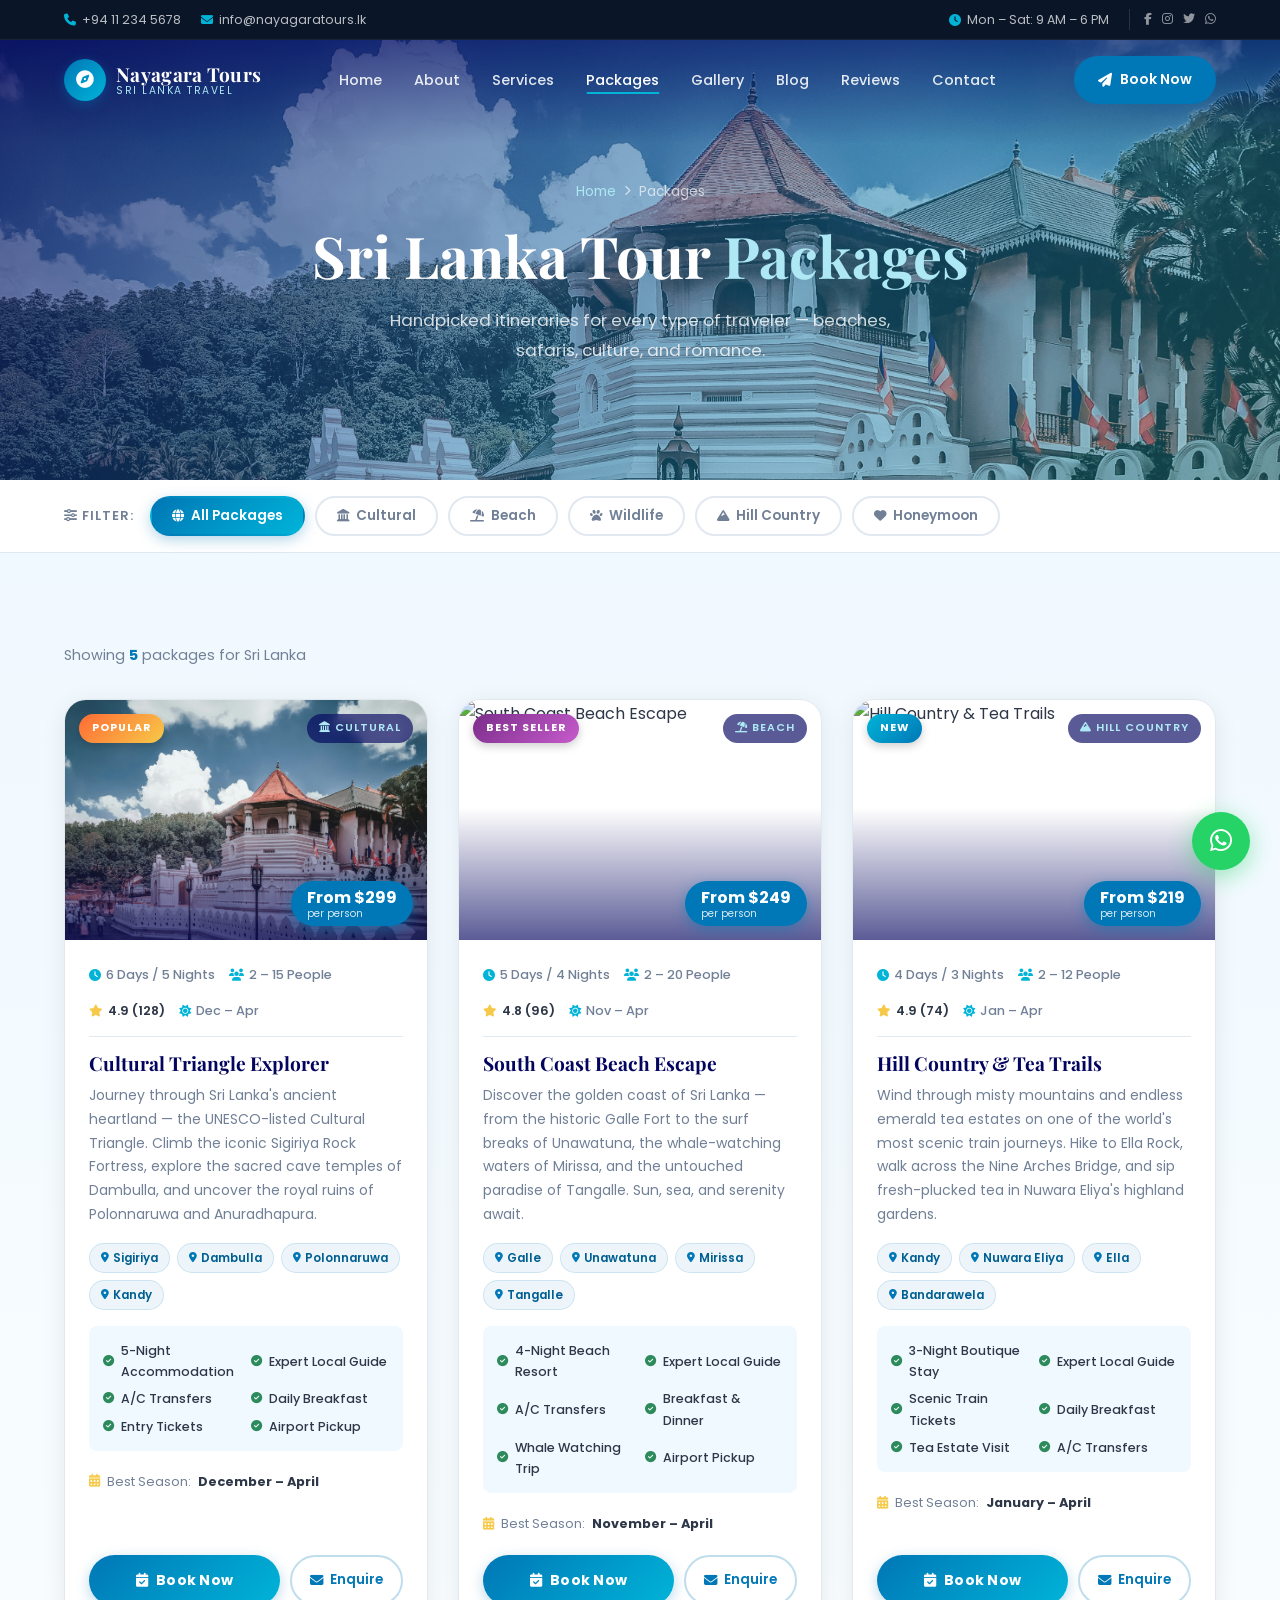
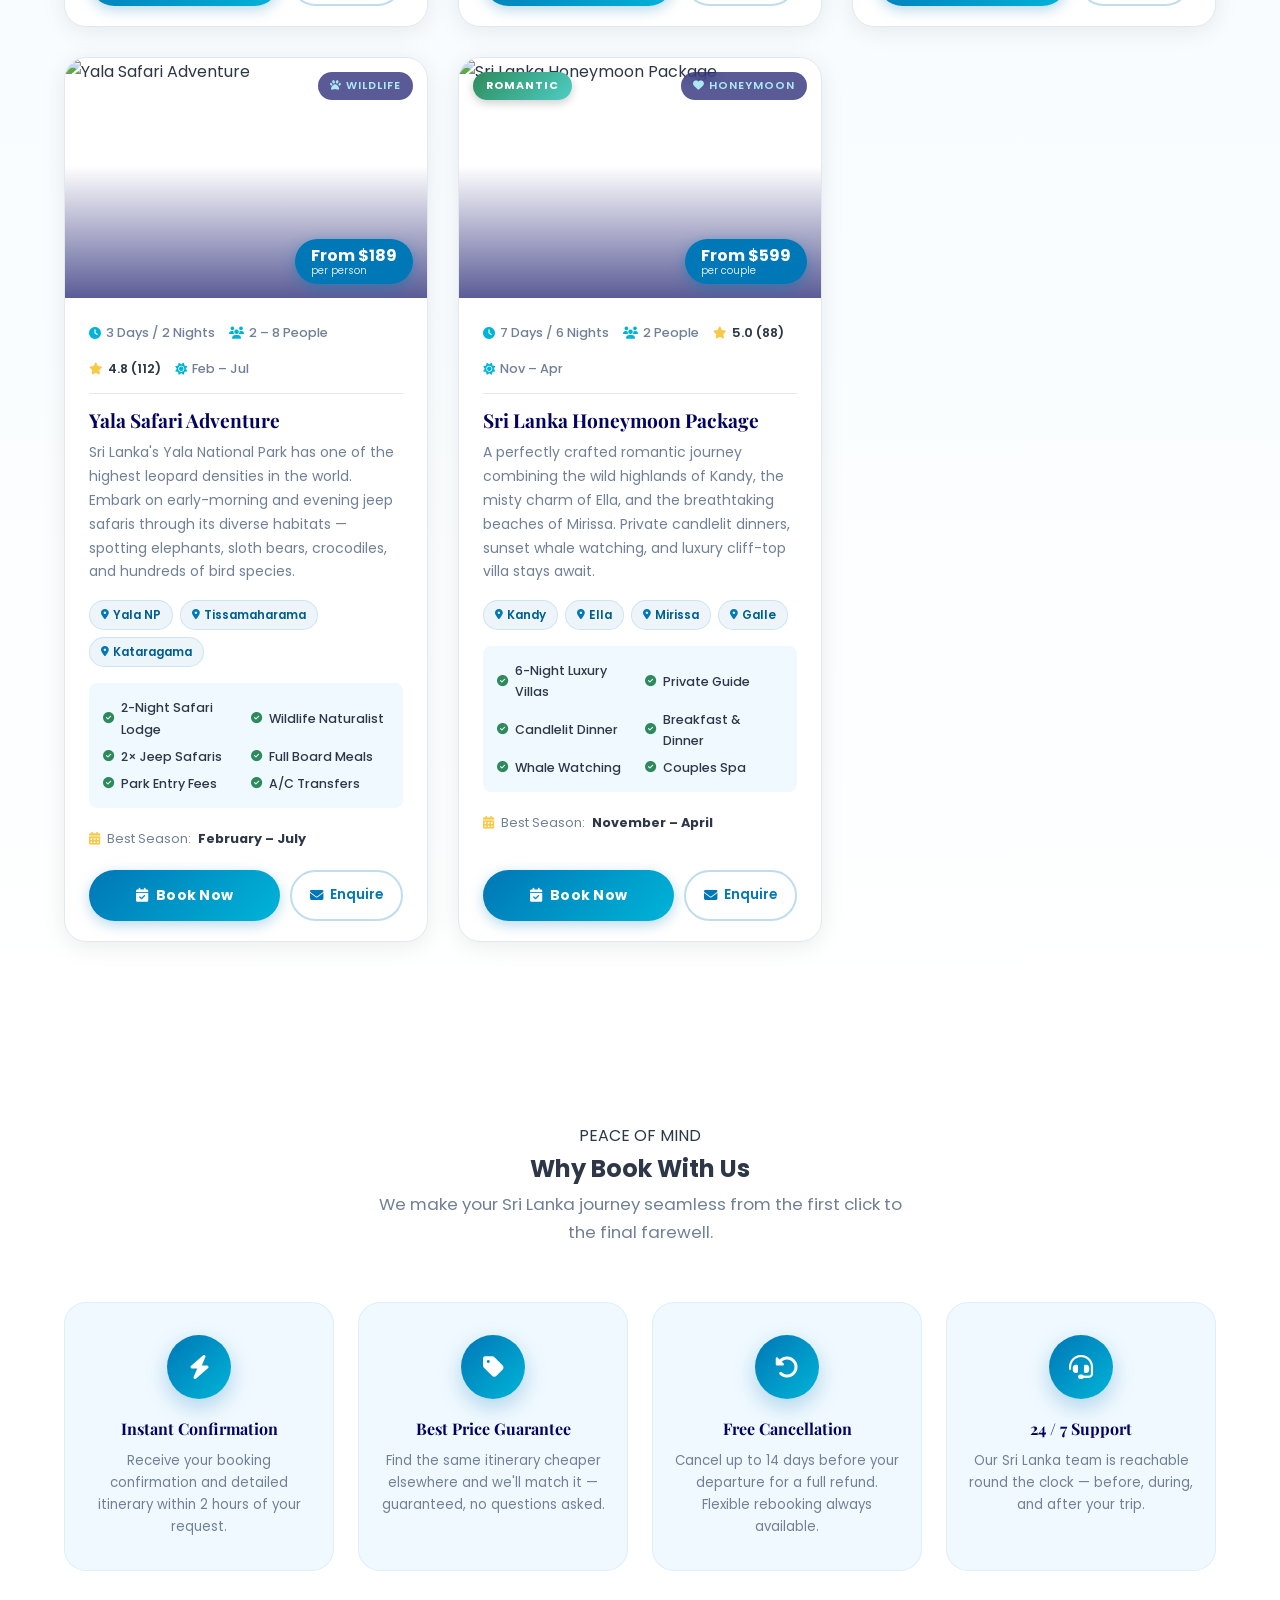
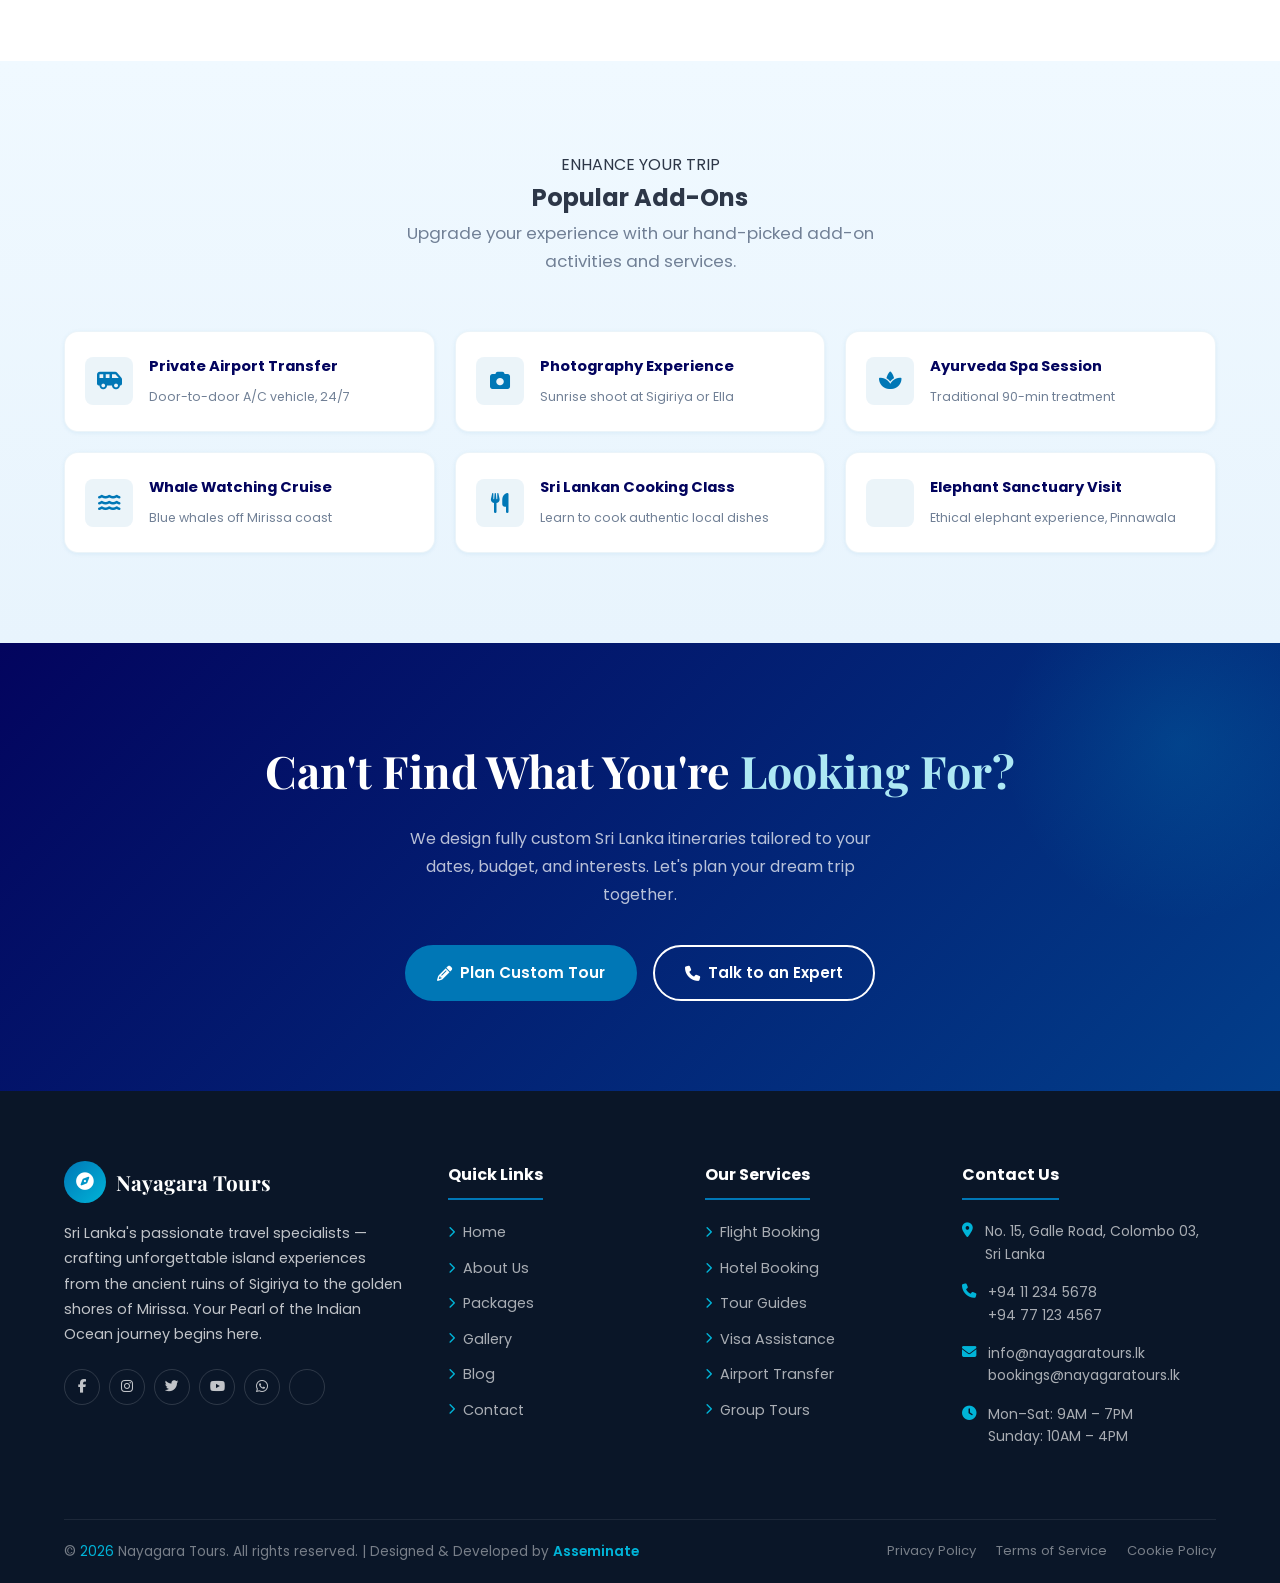
==== pages/packages.html @ b002fa4e "Developed Services and Packages pages" ====
<!DOCTYPE html>
<html lang="en">
<head>
    <meta charset="UTF-8">
    <meta name="viewport" content="width=device-width, initial-scale=1.0">
    <meta name="description" content="Nayagara Tours Sri Lanka Packages — Cultural, Beach, Wildlife, Hill Country & Honeymoon packages. Book your perfect Sri Lanka tour today.">
    <title>Tour Packages | Nayagara Tours Sri Lanka</title>

    <!-- Favicon -->
    <link rel="icon" type="image/x-icon" href="../assets/images/favicon.ico">

    <!-- Google Fonts -->
    <link rel="preconnect" href="https://fonts.googleapis.com">
    <link rel="preconnect" href="https://fonts.gstatic.com" crossorigin>
    <link href="https://fonts.googleapis.com/css2?family=Playfair+Display:wght@400;600;700;800&family=Poppins:wght@300;400;500;600;700&display=swap" rel="stylesheet">

    <!-- Font Awesome -->
    <link rel="stylesheet" href="https://cdnjs.cloudflare.com/ajax/libs/font-awesome/6.5.0/css/all.min.css">

    <!-- AOS CSS -->
    <link rel="stylesheet" href="https://unpkg.com/aos@2.3.1/dist/aos.css">

    <!-- Site CSS -->
    <link rel="stylesheet" href="../assets/css/variables.css">
    <link rel="stylesheet" href="../assets/css/base.css">
    <link rel="stylesheet" href="../assets/css/navbar.css">
    <link rel="stylesheet" href="../assets/css/packages.css">
    <link rel="stylesheet" href="../assets/css/services-page.css">
    <link rel="stylesheet" href="../assets/css/packages-page.css">
    <link rel="stylesheet" href="../assets/css/footer.css">
    <link rel="stylesheet" href="../assets/css/responsive.css">
</head>
<body>

    <!-- NAVBAR -->
    <div id="navbar-placeholder"></div>

    <!-- PAGE HERO -->
    <section class="page-hero" style="background-image: url('../assets/images/packages/cultural-triangle.jpg'); background-position: center 40%;">
        <div class="container">
            <div class="breadcrumb">
                <a href="../index.html">Home</a>
                <i class="fa fa-chevron-right"></i>
                <span>Packages</span>
            </div>
            <h1>Sri Lanka Tour <span>Packages</span></h1>
            <p>Handpicked itineraries for every type of traveler — beaches, safaris, culture, and romance.</p>
        </div>
    </section>

    <!-- FILTER BAR -->
    <div class="filter-bar" id="filterBar">
        <div class="container">
            <div class="filter-inner">
                <span class="filter-label"><i class="fa-solid fa-sliders"></i> Filter:</span>
                <button class="filter-btn active" data-filter="all">
                    <i class="fa-solid fa-globe"></i> All Packages
                </button>
                <button class="filter-btn" data-filter="cultural">
                    <i class="fa-solid fa-landmark"></i> Cultural
                </button>
                <button class="filter-btn" data-filter="beach">
                    <i class="fa-solid fa-umbrella-beach"></i> Beach
                </button>
                <button class="filter-btn" data-filter="wildlife">
                    <i class="fa-solid fa-paw"></i> Wildlife
                </button>
                <button class="filter-btn" data-filter="hillcountry">
                    <i class="fa-solid fa-mountain"></i> Hill Country
                </button>
                <button class="filter-btn" data-filter="honeymoon">
                    <i class="fa-solid fa-heart"></i> Honeymoon
                </button>
            </div>
        </div>
    </div>

    <!-- PACKAGES GRID -->
    <section class="packages-page-section section-pad">
        <div class="container">

            <p class="packages-count" data-aos="fade-up">
                Showing <strong id="pkgCount">5</strong> packages for Sri Lanka
            </p>

            <div class="packages-page-grid" id="packagesGrid">

                <!-- ── Package 1: Cultural Triangle ── -->
                <div class="pkg-card-wrap" data-category="cultural" data-aos="fade-up" data-aos-delay="50">
                    <div class="pkg-full-card">
                        <div class="pkg-image">
                            <img src="../assets/images/packages/cultural-triangle.jpg" alt="Cultural Triangle Explorer">
                            <span class="pkg-badge badge-popular">Popular</span>
                            <span class="pkg-category-tag"><i class="fa-solid fa-landmark"></i> Cultural</span>
                            <div class="pkg-price-tag">
                                From $299
                                <small>per person</small>
                            </div>
                        </div>
                        <div class="pkg-body">
                            <div class="pkg-meta">
                                <span><i class="fa-solid fa-clock"></i> 6 Days / 5 Nights</span>
                                <span><i class="fa-solid fa-users"></i> 2 – 15 People</span>
                                <span class="pkg-rating"><i class="fa-solid fa-star"></i> 4.9 (128)</span>
                                <span><i class="fa-solid fa-sun"></i> Dec – Apr</span>
                            </div>
                            <h3>Cultural Triangle Explorer</h3>
                            <p>Journey through Sri Lanka's ancient heartland — the UNESCO-listed Cultural Triangle. Climb the iconic Sigiriya Rock Fortress, explore the sacred cave temples of Dambulla, and uncover the royal ruins of Polonnaruwa and Anuradhapura.</p>
                            <div class="pkg-destinations">
                                <span><i class="fa-solid fa-location-dot"></i> Sigiriya</span>
                                <span><i class="fa-solid fa-location-dot"></i> Dambulla</span>
                                <span><i class="fa-solid fa-location-dot"></i> Polonnaruwa</span>
                                <span><i class="fa-solid fa-location-dot"></i> Kandy</span>
                            </div>
                            <div class="pkg-inclusions">
                                <span><i class="fa-solid fa-circle-check"></i> 5-Night Accommodation</span>
                                <span><i class="fa-solid fa-circle-check"></i> Expert Local Guide</span>
                                <span><i class="fa-solid fa-circle-check"></i> A/C Transfers</span>
                                <span><i class="fa-solid fa-circle-check"></i> Daily Breakfast</span>
                                <span><i class="fa-solid fa-circle-check"></i> Entry Tickets</span>
                                <span><i class="fa-solid fa-circle-check"></i> Airport Pickup</span>
                            </div>
                            <div class="pkg-season">
                                <i class="fa-solid fa-calendar-days"></i>
                                Best Season: <strong>December – April</strong>
                            </div>
                            <div class="pkg-cta-row">
                                <button class="pkg-book-btn" onclick="openBookingModal('Cultural Triangle Explorer', '$299')">
                                    <i class="fa-solid fa-calendar-check"></i> Book Now
                                </button>
                                <a href="../index.html#contact" class="pkg-enquire-btn">
                                    <i class="fa-solid fa-envelope"></i> Enquire
                                </a>
                            </div>
                        </div>
                    </div>
                </div>

                <!-- Package 2: South Coast Beach -->
                <div class="pkg-card-wrap" data-category="beach" data-aos="fade-up" data-aos-delay="100">
                    <div class="pkg-full-card">
                        <div class="pkg-image">
                            <img src="../assets/images/packages/beach-escape.jpg" alt="South Coast Beach Escape">
                            <span class="pkg-badge badge-bestseller">Best Seller</span>
                            <span class="pkg-category-tag"><i class="fa-solid fa-umbrella-beach"></i> Beach</span>
                            <div class="pkg-price-tag">
                                From $249
                                <small>per person</small>
                            </div>
                        </div>
                        <div class="pkg-body">
                            <div class="pkg-meta">
                                <span><i class="fa-solid fa-clock"></i> 5 Days / 4 Nights</span>
                                <span><i class="fa-solid fa-users"></i> 2 – 20 People</span>
                                <span class="pkg-rating"><i class="fa-solid fa-star"></i> 4.8 (96)</span>
                                <span><i class="fa-solid fa-sun"></i> Nov – Apr</span>
                            </div>
                            <h3>South Coast Beach Escape</h3>
                            <p>Discover the golden coast of Sri Lanka — from the historic Galle Fort to the surf breaks of Unawatuna, the whale-watching waters of Mirissa, and the untouched paradise of Tangalle. Sun, sea, and serenity await.</p>
                            <div class="pkg-destinations">
                                <span><i class="fa-solid fa-location-dot"></i> Galle</span>
                                <span><i class="fa-solid fa-location-dot"></i> Unawatuna</span>
                                <span><i class="fa-solid fa-location-dot"></i> Mirissa</span>
                                <span><i class="fa-solid fa-location-dot"></i> Tangalle</span>
                            </div>
                            <div class="pkg-inclusions">
                                <span><i class="fa-solid fa-circle-check"></i> 4-Night Beach Resort</span>
                                <span><i class="fa-solid fa-circle-check"></i> Expert Local Guide</span>
                                <span><i class="fa-solid fa-circle-check"></i> A/C Transfers</span>
                                <span><i class="fa-solid fa-circle-check"></i> Breakfast & Dinner</span>
                                <span><i class="fa-solid fa-circle-check"></i> Whale Watching Trip</span>
                                <span><i class="fa-solid fa-circle-check"></i> Airport Pickup</span>
                            </div>
                            <div class="pkg-season">
                                <i class="fa-solid fa-calendar-days"></i>
                                Best Season: <strong>November – April</strong>
                            </div>
                            <div class="pkg-cta-row">
                                <button class="pkg-book-btn" onclick="openBookingModal('South Coast Beach Escape', '$249')">
                                    <i class="fa-solid fa-calendar-check"></i> Book Now
                                </button>
                                <a href="../index.html#contact" class="pkg-enquire-btn">
                                    <i class="fa-solid fa-envelope"></i> Enquire
                                </a>
                            </div>
                        </div>
                    </div>
                </div>

                <!-- Package 3: Hill Country & Tea -->
                <div class="pkg-card-wrap" data-category="hillcountry" data-aos="fade-up" data-aos-delay="150">
                    <div class="pkg-full-card">
                        <div class="pkg-image">
                            <img src="../assets/images/packages/hill-country.jpg" alt="Hill Country & Tea Trails">
                            <span class="pkg-badge badge-new">New</span>
                            <span class="pkg-category-tag"><i class="fa-solid fa-mountain"></i> Hill Country</span>
                            <div class="pkg-price-tag">
                                From $219
                                <small>per person</small>
                            </div>
                        </div>
                        <div class="pkg-body">
                            <div class="pkg-meta">
                                <span><i class="fa-solid fa-clock"></i> 4 Days / 3 Nights</span>
                                <span><i class="fa-solid fa-users"></i> 2 – 12 People</span>
                                <span class="pkg-rating"><i class="fa-solid fa-star"></i> 4.9 (74)</span>
                                <span><i class="fa-solid fa-sun"></i> Jan – Apr</span>
                            </div>
                            <h3>Hill Country &amp; Tea Trails</h3>
                            <p>Wind through misty mountains and endless emerald tea estates on one of the world's most scenic train journeys. Hike to Ella Rock, walk across the Nine Arches Bridge, and sip fresh-plucked tea in Nuwara Eliya's highland gardens.</p>
                            <div class="pkg-destinations">
                                <span><i class="fa-solid fa-location-dot"></i> Kandy</span>
                                <span><i class="fa-solid fa-location-dot"></i> Nuwara Eliya</span>
                                <span><i class="fa-solid fa-location-dot"></i> Ella</span>
                                <span><i class="fa-solid fa-location-dot"></i> Bandarawela</span>
                            </div>
                            <div class="pkg-inclusions">
                                <span><i class="fa-solid fa-circle-check"></i> 3-Night Boutique Stay</span>
                                <span><i class="fa-solid fa-circle-check"></i> Expert Local Guide</span>
                                <span><i class="fa-solid fa-circle-check"></i> Scenic Train Tickets</span>
                                <span><i class="fa-solid fa-circle-check"></i> Daily Breakfast</span>
                                <span><i class="fa-solid fa-circle-check"></i> Tea Estate Visit</span>
                                <span><i class="fa-solid fa-circle-check"></i> A/C Transfers</span>
                            </div>
                            <div class="pkg-season">
                                <i class="fa-solid fa-calendar-days"></i>
                                Best Season: <strong>January – April</strong>
                            </div>
                            <div class="pkg-cta-row">
                                <button class="pkg-book-btn" onclick="openBookingModal('Hill Country &amp; Tea Trails', '$219')">
                                    <i class="fa-solid fa-calendar-check"></i> Book Now
                                </button>
                                <a href="../index.html#contact" class="pkg-enquire-btn">
                                    <i class="fa-solid fa-envelope"></i> Enquire
                                </a>
                            </div>
                        </div>
                    </div>
                </div>

                <!-- Package 4: Yala Safari -->
                <div class="pkg-card-wrap" data-category="wildlife" data-aos="fade-up" data-aos-delay="50">
                    <div class="pkg-full-card">
                        <div class="pkg-image">
                            <img src="../assets/images/packages/yala-safari.jpg" alt="Yala Safari Adventure">
                            <span class="pkg-category-tag"><i class="fa-solid fa-paw"></i> Wildlife</span>
                            <div class="pkg-price-tag">
                                From $189
                                <small>per person</small>
                            </div>
                        </div>
                        <div class="pkg-body">
                            <div class="pkg-meta">
                                <span><i class="fa-solid fa-clock"></i> 3 Days / 2 Nights</span>
                                <span><i class="fa-solid fa-users"></i> 2 – 8 People</span>
                                <span class="pkg-rating"><i class="fa-solid fa-star"></i> 4.8 (112)</span>
                                <span><i class="fa-solid fa-sun"></i> Feb – Jul</span>
                            </div>
                            <h3>Yala Safari Adventure</h3>
                            <p>Sri Lanka's Yala National Park has one of the highest leopard densities in the world. Embark on early-morning and evening jeep safaris through its diverse habitats — spotting elephants, sloth bears, crocodiles, and hundreds of bird species.</p>
                            <div class="pkg-destinations">
                                <span><i class="fa-solid fa-location-dot"></i> Yala NP</span>
                                <span><i class="fa-solid fa-location-dot"></i> Tissamaharama</span>
                                <span><i class="fa-solid fa-location-dot"></i> Kataragama</span>
                            </div>
                            <div class="pkg-inclusions">
                                <span><i class="fa-solid fa-circle-check"></i> 2-Night Safari Lodge</span>
                                <span><i class="fa-solid fa-circle-check"></i> Wildlife Naturalist</span>
                                <span><i class="fa-solid fa-circle-check"></i> 2× Jeep Safaris</span>
                                <span><i class="fa-solid fa-circle-check"></i> Full Board Meals</span>
                                <span><i class="fa-solid fa-circle-check"></i> Park Entry Fees</span>
                                <span><i class="fa-solid fa-circle-check"></i> A/C Transfers</span>
                            </div>
                            <div class="pkg-season">
                                <i class="fa-solid fa-calendar-days"></i>
                                Best Season: <strong>February – July</strong>
                            </div>
                            <div class="pkg-cta-row">
                                <button class="pkg-book-btn" onclick="openBookingModal('Yala Safari Adventure', '$189')">
                                    <i class="fa-solid fa-calendar-check"></i> Book Now
                                </button>
                                <a href="../index.html#contact" class="pkg-enquire-btn">
                                    <i class="fa-solid fa-envelope"></i> Enquire
                                </a>
                            </div>
                        </div>
                    </div>
                </div>

                <!-- Package 5: Honeymoon -->
                <div class="pkg-card-wrap" data-category="honeymoon" data-aos="fade-up" data-aos-delay="100">
                    <div class="pkg-full-card">
                        <div class="pkg-image">
                            <img src="../assets/images/packages/honeymoon.jpg" alt="Sri Lanka Honeymoon Package">
                            <span class="pkg-badge badge-featured">Romantic</span>
                            <span class="pkg-category-tag"><i class="fa-solid fa-heart"></i> Honeymoon</span>
                            <div class="pkg-price-tag">
                                From $599
                                <small>per couple</small>
                            </div>
                        </div>
                        <div class="pkg-body">
                            <div class="pkg-meta">
                                <span><i class="fa-solid fa-clock"></i> 7 Days / 6 Nights</span>
                                <span><i class="fa-solid fa-users"></i> 2 People</span>
                                <span class="pkg-rating"><i class="fa-solid fa-star"></i> 5.0 (88)</span>
                                <span><i class="fa-solid fa-sun"></i> Nov – Apr</span>
                            </div>
                            <h3>Sri Lanka Honeymoon Package</h3>
                            <p>A perfectly crafted romantic journey combining the wild highlands of Kandy, the misty charm of Ella, and the breathtaking beaches of Mirissa. Private candlelit dinners, sunset whale watching, and luxury cliff-top villa stays await.</p>
                            <div class="pkg-destinations">
                                <span><i class="fa-solid fa-location-dot"></i> Kandy</span>
                                <span><i class="fa-solid fa-location-dot"></i> Ella</span>
                                <span><i class="fa-solid fa-location-dot"></i> Mirissa</span>
                                <span><i class="fa-solid fa-location-dot"></i> Galle</span>
                            </div>
                            <div class="pkg-inclusions">
                                <span><i class="fa-solid fa-circle-check"></i> 6-Night Luxury Villas</span>
                                <span><i class="fa-solid fa-circle-check"></i> Private Guide</span>
                                <span><i class="fa-solid fa-circle-check"></i> Candlelit Dinner</span>
                                <span><i class="fa-solid fa-circle-check"></i> Breakfast & Dinner</span>
                                <span><i class="fa-solid fa-circle-check"></i> Whale Watching</span>
                                <span><i class="fa-solid fa-circle-check"></i> Couples Spa</span>
                            </div>
                            <div class="pkg-season">
                                <i class="fa-solid fa-calendar-days"></i>
                                Best Season: <strong>November – April</strong>
                            </div>
                            <div class="pkg-cta-row">
                                <button class="pkg-book-btn" onclick="openBookingModal('Sri Lanka Honeymoon Package', '$599')">
                                    <i class="fa-solid fa-calendar-check"></i> Book Now
                                </button>
                                <a href="../index.html#contact" class="pkg-enquire-btn">
                                    <i class="fa-solid fa-envelope"></i> Enquire
                                </a>
                            </div>
                        </div>
                    </div>
                </div>

            </div><!-- /packages-page-grid -->

            <!-- No results message -->
            <div id="noResults" style="display:none; text-align:center; padding: 60px 20px; color: var(--text-light);">
                <i class="fa-solid fa-magnifying-glass" style="font-size:2.5rem; color:var(--border); margin-bottom:16px; display:block;"></i>
                <p>No packages found for this category. <a href="#" onclick="filterPackages('all')" style="color:var(--primary); font-weight:600;">Show all packages</a></p>
            </div>

        </div>
    </section>

    <!-- WHY BOOK WITH US -->
    <section class="why-book-section section-pad">
        <div class="container">
            <div class="section-header" data-aos="fade-up">
                <span class="section-label">PEACE OF MIND</span>
                <h2>Why Book With Us</h2>
                <p>We make your Sri Lanka journey seamless from the first click to the final farewell.</p>
            </div>

            <div class="why-book-grid">
                <div class="why-book-card" data-aos="fade-up" data-aos-delay="50">
                    <div class="why-book-icon"><i class="fa-solid fa-bolt"></i></div>
                    <h4>Instant Confirmation</h4>
                    <p>Receive your booking confirmation and detailed itinerary within 2 hours of your request.</p>
                </div>
                <div class="why-book-card" data-aos="fade-up" data-aos-delay="100">
                    <div class="why-book-icon"><i class="fa-solid fa-tag"></i></div>
                    <h4>Best Price Guarantee</h4>
                    <p>Find the same itinerary cheaper elsewhere and we'll match it — guaranteed, no questions asked.</p>
                </div>
                <div class="why-book-card" data-aos="fade-up" data-aos-delay="150">
                    <div class="why-book-icon"><i class="fa-solid fa-rotate-left"></i></div>
                    <h4>Free Cancellation</h4>
                    <p>Cancel up to 14 days before your departure for a full refund. Flexible rebooking always available.</p>
                </div>
                <div class="why-book-card" data-aos="fade-up" data-aos-delay="200">
                    <div class="why-book-icon"><i class="fa-solid fa-headset"></i></div>
                    <h4>24 / 7 Support</h4>
                    <p>Our Sri Lanka team is reachable round the clock — before, during, and after your trip.</p>
                </div>
            </div>
        </div>
    </section>

    <!-- POPULAR ADD-ONS-->
    <section class="addons-section section-pad">
        <div class="container">
            <div class="section-header" data-aos="fade-up">
                <span class="section-label">ENHANCE YOUR TRIP</span>
                <h2>Popular Add-Ons</h2>
                <p>Upgrade your experience with our hand-picked add-on activities and services.</p>
            </div>

            <div class="addons-grid">
                <div class="addon-card" data-aos="fade-up" data-aos-delay="50">
                    <div class="addon-icon"><i class="fa-solid fa-van-shuttle"></i></div>
                    <div class="addon-text">
                        <h5>Private Airport Transfer</h5>
                        <span>Door-to-door A/C vehicle, 24/7</span>
                    </div>
                </div>
                <div class="addon-card" data-aos="fade-up" data-aos-delay="100">
                    <div class="addon-icon"><i class="fa-solid fa-camera"></i></div>
                    <div class="addon-text">
                        <h5>Photography Experience</h5>
                        <span>Sunrise shoot at Sigiriya or Ella</span>
                    </div>
                </div>
                <div class="addon-card" data-aos="fade-up" data-aos-delay="150">
                    <div class="addon-icon"><i class="fa-solid fa-spa"></i></div>
                    <div class="addon-text">
                        <h5>Ayurveda Spa Session</h5>
                        <span>Traditional 90-min treatment</span>
                    </div>
                </div>
                <div class="addon-card" data-aos="fade-up" data-aos-delay="200">
                    <div class="addon-icon"><i class="fa-solid fa-water"></i></div>
                    <div class="addon-text">
                        <h5>Whale Watching Cruise</h5>
                        <span>Blue whales off Mirissa coast</span>
                    </div>
                </div>
                <div class="addon-card" data-aos="fade-up" data-aos-delay="250">
                    <div class="addon-icon"><i class="fa-solid fa-utensils"></i></div>
                    <div class="addon-text">
                        <h5>Sri Lankan Cooking Class</h5>
                        <span>Learn to cook authentic local dishes</span>
                    </div>
                </div>
                <div class="addon-card" data-aos="fade-up" data-aos-delay="300">
                    <div class="addon-icon"><i class="fa-solid fa-elephant"></i></div>
                    <div class="addon-text">
                        <h5>Elephant Sanctuary Visit</h5>
                        <span>Ethical elephant experience, Pinnawala</span>
                    </div>
                </div>
            </div>
        </div>
    </section>

    <!-- CTA BANNER-->
    <section class="packages-cta">
        <div class="container">
            <h2 data-aos="fade-up">Can't Find What You're <span>Looking For?</span></h2>
            <p data-aos="fade-up" data-aos-delay="100">We design fully custom Sri Lanka itineraries tailored to your dates, budget, and interests. Let's plan your dream trip together.</p>
            <div class="cta-btns" data-aos="fade-up" data-aos-delay="200">
                <a href="../index.html#custom-tour" class="btn btn-primary">
                    <i class="fa-solid fa-pencil"></i> Plan Custom Tour
                </a>
                <a href="../index.html#contact" class="btn btn-outline">
                    <i class="fa-solid fa-phone"></i> Talk to an Expert
                </a>
            </div>
        </div>
    </section>

    <!-- FOOTER -->
    <div id="footer-placeholder"></div>

    <!-- WhatsApp Float -->
    <a href="https://wa.me/94771234567" class="whatsapp-float" target="_blank" rel="noopener" aria-label="Chat on WhatsApp">
        <i class="fab fa-whatsapp"></i>
    </a>

    <!-- Back to Top -->
    <button id="backToTop" class="back-to-top" aria-label="Back to top">
        <i class="fa fa-chevron-up"></i>
    </button>

    <!-- BOOKING MODAL -->
    <div class="booking-modal-overlay" id="bookingModalOverlay" role="dialog" aria-modal="true" aria-labelledby="modalTitle">
        <div class="booking-modal" id="bookingModal">

            <!-- Modal Header -->
            <div class="modal-header">
                <div class="modal-header-top">
                    <div>
                        <span class="modal-pkg-label">BOOKING REQUEST</span>
                        <h3 id="modalTitle">Package Name</h3>
                        <p id="modalSubtitle">Fill in your details and we'll confirm within 2 hours.</p>
                    </div>
                    <button class="modal-close" onclick="closeBookingModal()" aria-label="Close modal">
                        <i class="fa-solid fa-xmark"></i>
                    </button>
                </div>
            </div>

            <!-- Booking Form -->
            <form id="bookingForm" onsubmit="submitBooking(event)" novalidate>
                <div class="modal-body">

                    <!-- Personal Details -->
                    <div class="modal-section-title">
                        <i class="fa-solid fa-user"></i> Personal Details
                    </div>

                    <div class="form-row">
                        <div class="form-group">
                            <label>Full Name <span class="req">*</span></label>
                            <input type="text" name="fullName" placeholder="e.g. John Smith" required>
                        </div>
                        <div class="form-group">
                            <label>Email Address <span class="req">*</span></label>
                            <input type="email" name="email" placeholder="john@example.com" required>
                        </div>
                    </div>

                    <div class="form-row">
                        <div class="form-group">
                            <label>Phone / WhatsApp <span class="req">*</span></label>
                            <input type="tel" name="phone" placeholder="+1 234 567 8900" required>
                        </div>
                        <div class="form-group">
                            <label>Country of Residence <span class="req">*</span></label>
                            <select name="country" required>
                                <option value="" disabled selected>Select country…</option>
                                <option>United Kingdom</option>
                                <option>United States</option>
                                <option>Australia</option>
                                <option>Germany</option>
                                <option>France</option>
                                <option>Netherlands</option>
                                <option>Canada</option>
                                <option>India</option>
                                <option>Singapore</option>
                                <option>Japan</option>
                                <option>China</option>
                                <option>UAE</option>
                                <option>South Korea</option>
                                <option>Other</option>
                            </select>
                        </div>
                    </div>

                    <div class="form-divider"></div>

                    <!-- Travel Details -->
                    <div class="modal-section-title">
                        <i class="fa-solid fa-calendar-days"></i> Travel Details
                    </div>

                    <div class="form-row">
                        <div class="form-group">
                            <label>Arrival Date <span class="req">*</span></label>
                            <input type="date" name="arrivalDate" required>
                        </div>
                        <div class="form-group">
                            <label>Departure Date <span class="req">*</span></label>
                            <input type="date" name="departureDate" required>
                        </div>
                    </div>

                    <div class="form-row">
                        <div class="form-group">
                            <label>Number of Adults <span class="req">*</span></label>
                            <select name="adults" required>
                                <option value="" disabled selected>Select…</option>
                                <option>1 Adult</option>
                                <option>2 Adults</option>
                                <option>3 Adults</option>
                                <option>4 Adults</option>
                                <option>5 Adults</option>
                                <option>6+ Adults</option>
                            </select>
                        </div>
                        <div class="form-group">
                            <label>Number of Children</label>
                            <select name="children">
                                <option value="" selected>No children</option>
                                <option>1 Child</option>
                                <option>2 Children</option>
                                <option>3 Children</option>
                                <option>4+ Children</option>
                            </select>
                        </div>
                    </div>

                    <div class="form-divider"></div>

                    <!-- Preferences -->
                    <div class="modal-section-title">
                        <i class="fa-solid fa-sliders"></i> Preferences
                    </div>

                    <div class="form-row">
                        <div class="form-group">
                            <label>Room Type Preference</label>
                            <select name="roomType">
                                <option value="" selected>No preference</option>
                                <option>Standard Room</option>
                                <option>Deluxe Room</option>
                                <option>Superior Room</option>
                                <option>Suite / Villa</option>
                                <option>Eco / Boutique</option>
                            </select>
                        </div>
                        <div class="form-group">
                            <label>How Did You Hear About Us?</label>
                            <select name="source">
                                <option value="" selected>Please select…</option>
                                <option>Google Search</option>
                                <option>Social Media</option>
                                <option>Friend / Family</option>
                                <option>Travel Blog</option>
                                <option>TripAdvisor</option>
                                <option>Other</option>
                            </select>
                        </div>
                    </div>

                    <div class="form-row single">
                        <div class="form-group">
                            <label>Special Requests or Notes</label>
                            <textarea name="notes" placeholder="Any dietary requirements, accessibility needs, special occasions, or specific requests…"></textarea>
                        </div>
                    </div>

                </div>

                <div class="modal-footer">
                    <button type="submit" class="modal-submit-btn">
                        <i class="fa-solid fa-paper-plane"></i> Send Booking Request
                    </button>
                    <span class="modal-note">
                        <i class="fa-solid fa-circle-check"></i> We'll confirm within 2 hours
                    </span>
                </div>

            </form>

            <!-- Success State -->
            <div class="booking-success" id="bookingSuccess">
                <div class="success-icon"><i class="fa-solid fa-check"></i></div>
                <h3>Booking Request Sent!</h3>
                <p>Thank you! We've received your booking request for <strong id="successPkgName"></strong>. Our team will contact you within 2 hours to confirm your booking.</p>
                <button class="btn btn-primary" onclick="closeBookingModal()">
                    <i class="fa-solid fa-arrow-left"></i> Back to Packages
                </button>
            </div>

        </div>
    </div>

    <!-- Scripts -->
    <script src="https://unpkg.com/aos@2.3.1/dist/aos.js"></script>
    <script src="../assets/js/components.js"></script>
    <script src="../assets/js/navbar.js"></script>
    <script src="../assets/js/animations.js"></script>
    <script src="../assets/js/main.js"></script>

    <script>
    /* ── Filter Logic ── */
    function filterPackages(category) {
        const cards  = document.querySelectorAll('.pkg-card-wrap');
        const btns   = document.querySelectorAll('.filter-btn');
        let visible  = 0;

        cards.forEach(card => {
            const match = category === 'all' || card.dataset.category === category;
            card.classList.toggle('hidden', !match);
            if (match) visible++;
        });

        btns.forEach(btn => btn.classList.toggle('active', btn.dataset.filter === category));

        document.getElementById('pkgCount').textContent = visible;
        document.getElementById('noResults').style.display = visible === 0 ? 'block' : 'none';
    }

    document.querySelectorAll('.filter-btn').forEach(btn => {
        btn.addEventListener('click', () => filterPackages(btn.dataset.filter));
    });

    /* Booking Modal  */
    let currentPackage = '';

    function openBookingModal(packageName, price) {
        currentPackage = packageName;
        document.getElementById('modalTitle').textContent = packageName;
        document.getElementById('modalSubtitle').textContent =
            'Starting from ' + price + ' per person. Fill in your details and we\'ll confirm within 2 hours.';

        // Reset form & success state
        document.getElementById('bookingForm').style.display = 'block';
        document.getElementById('bookingSuccess').classList.remove('show');
        document.getElementById('bookingForm').reset();

        // Open overlay
        document.getElementById('bookingModalOverlay').classList.add('open');
        document.body.style.overflow = 'hidden';

        // Set min date to today
        const today = new Date().toISOString().split('T')[0];
        document.querySelectorAll('input[type="date"]').forEach(d => d.min = today);
    }

    function closeBookingModal() {
        document.getElementById('bookingModalOverlay').classList.remove('open');
        document.body.style.overflow = '';
    }

    function submitBooking(e) {
        e.preventDefault();
        const form = document.getElementById('bookingForm');

        // Basic HTML5 validation
        if (!form.checkValidity()) {
            form.reportValidity();
            return;
        }

        // Hide form, show success
        form.style.display = 'none';
        document.getElementById('successPkgName').textContent = currentPackage;
        document.getElementById('bookingSuccess').classList.add('show');
    }

    // Close modal on overlay click
    document.getElementById('bookingModalOverlay').addEventListener('click', function(e) {
        if (e.target === this) closeBookingModal();
    });

    // Close modal on Escape key
    document.addEventListener('keydown', function(e) {
        if (e.key === 'Escape') closeBookingModal();
    });
    </script>

</body>
</html>
---- assets/css/variables.css ----
:root {
    /* Brand Colors */
    --primary:        #0077B6;
    --primary-dark:   #005F92;
    --primary-light:  #00B4D8;
    --secondary:      #00B4D8;
    --accent:         #ADE8F4;
    --dark:           #03045E;
    --dark-2:         #023E8A;
    --dark-3:         #0A1628;

    /* UI Colors */
    --light:          #F0F9FF;
    --light-2:        #E8F4FD;
    --white:          #FFFFFF;
    --text:           #2D3748;
    --text-light:     #718096;
    --text-muted:     #A0AEC0;
    --border:         #E2E8F0;

    /* Gradients  */
    --grad-primary:   linear-gradient(135deg, #0077B6 0%, #00B4D8 100%);
    --grad-dark:      linear-gradient(135deg, #03045E 0%, #023E8A 100%);
    --grad-hero:      linear-gradient(to bottom, rgba(3,4,94,0.55) 0%, rgba(0,119,182,0.35) 100%);

    /* Typography  */
    --font-heading:   'Playfair Display', serif;
    --font-body:      'Poppins', sans-serif;

    /* Spacing */
    --section-py:     90px;
    --container:      1200px;
    --gap:            30px;

    /* Shadows */
    --shadow-xs:      0 1px 4px rgba(0,119,182,0.08);
    --shadow-sm:      0 2px 12px rgba(0,119,182,0.10);
    --shadow-md:      0 6px 28px rgba(0,119,182,0.14);
    --shadow-lg:      0 12px 45px rgba(0,119,182,0.18);
    --shadow-card:    0 4px 20px rgba(0,0,0,0.08);

    /* Border Radius */
    --radius-xs:      4px;
    --radius-sm:      8px;
    --radius-md:      14px;
    --radius-lg:      22px;
    --radius-xl:      32px;
    --radius-pill:    999px;

    /* Transitions */
    --ease:           all 0.3s ease;
    --ease-slow:      all 0.5s ease;

    /* Navbar */
    --topbar-height:  40px;
    --nav-height:     80px;
}
---- assets/css/base.css ----
*, *::before, *::after {
    margin: 0;
    padding: 0;
    box-sizing: border-box;
}

html {
    scroll-behavior: smooth;
    font-size: 16px;
}

body {
    font-family: var(--font-body);
    color: var(--text);
    background: var(--white);
    line-height: 1.7;
    overflow-x: hidden;
}

a {
    text-decoration: none;
    color: inherit;
    transition: var(--ease);
}

ul { list-style: none; }

img {
    max-width: 100%;
    display: block;
}

input, textarea, select, button {
    font-family: var(--font-body);
    outline: none;
    border: none;
}

/* Container */
.container {
    max-width: var(--container);
    margin: 0 auto;
    padding: 0 24px;
}

/* Section Padding */
.section-pad {
    padding: var(--section-py) 0;
}

.bg-light  { background: var(--light); }
.bg-light-2 { background: var(--light-2); }
.bg-dark   { background: var(--dark); }
.bg-dark-2 { background: var(--dark-2); }

/* Buttons */
.btn {
    display: inline-flex;
    align-items: center;
    gap: 8px;
    padding: 13px 30px;
    border-radius: var(--radius-pill);
    font-size: 0.95rem;
    font-weight: 600;
    cursor: pointer;
    transition: var(--ease);
    border: 2px solid transparent;
    white-space: nowrap;
}

.btn-primary {
    background: var(--primary);
    color: var(--white);
    border-color: var(--primary);
}
.btn-primary:hover {
    background: var(--primary-dark);
    border-color: var(--primary-dark);
    transform: translateY(-2px);
    box-shadow: var(--shadow-md);
}

.btn-outline {
    background: transparent;
    color: var(--white);
    border-color: var(--white);
}
.btn-outline:hover {
    background: var(--white);
    color: var(--primary);
}

.btn-outline-primary {
    background: transparent;
    color: var(--primary);
    border-color: var(--primary);
}
.btn-outline-primary:hover {
    background: var(--primary);
    color: var(--white);
    transform: translateY(-2px);
    box-shadow: var(--shadow-md);
}

.btn-full { width: 100%; justify-content: center; }

.btn-sm {
    padding: 9px 20px;
    font-size: 0.875rem;
}

/* Section Header */
.section-header {
    text-align: center;
    margin-bottom: 55px;
}

.section-tag {
    display: inline-block;
    background: var(--accent);
    color: var(--primary-dark);
    font-size: 0.8rem;
    font-weight: 700;
    letter-spacing: 2px;
    text-transform: uppercase;
    padding: 6px 18px;
    border-radius: var(--radius-pill);
    margin-bottom: 14px;
}

.section-tag.light {
    background: rgba(173,232,244,0.2);
    color: var(--accent);
}

.section-title {
    font-family: var(--font-heading);
    font-size: clamp(1.8rem, 3vw, 2.6rem);
    font-weight: 700;
    color: var(--dark);
    line-height: 1.3;
    margin-bottom: 14px;
}

.section-title span { color: var(--primary); }

.section-header p {
    color: var(--text-light);
    font-size: 1.05rem;
    max-width: 540px;
    margin: 0 auto;
}

.section-header.light .section-title { color: var(--white); }
.section-header.light p { color: var(--accent); }

/* Section CTA */
.section-cta {
    text-align: center;
    margin-top: 45px;
}

/* ── Slider Outer Wrapper (clips overflow, makes room for arrows) ── */
.swiper-outer {
    position: relative;
    overflow: hidden;
    padding: 0 58px;
}

/* Form Styles */
.form-group {
    margin-bottom: 18px;
}

.form-group label {
    display: block;
    font-size: 0.875rem;
    font-weight: 600;
    color: var(--text);
    margin-bottom: 6px;
}

.form-group input,
.form-group textarea,
.form-group select {
    width: 100%;
    padding: 13px 18px;
    border: 2px solid var(--border);
    border-radius: var(--radius-sm);
    font-size: 0.95rem;
    color: var(--text);
    background: var(--white);
    transition: var(--ease);
}

.form-group input:focus,
.form-group textarea:focus,
.form-group select:focus {
    border-color: var(--primary);
    box-shadow: 0 0 0 3px rgba(0,119,182,0.1);
}

.form-group input::placeholder,
.form-group textarea::placeholder {
    color: var(--text-muted);
}

.form-row {
    display: grid;
    grid-template-columns: 1fr 1fr;
    gap: 16px;
}

/* Floating WhatsApp */
.whatsapp-float {
    position: fixed;
    bottom: 30px;
    right: 30px;
    width: 58px;
    height: 58px;
    background: #25D366;
    color: white;
    border-radius: 50%;
    display: flex;
    align-items: center;
    justify-content: center;
    font-size: 1.6rem;
    box-shadow: 0 6px 24px rgba(37,211,102,0.45);
    z-index: 999;
    transition: var(--ease);
}
.whatsapp-float:hover {
    transform: scale(1.1) translateY(-3px);
    box-shadow: 0 10px 32px rgba(37,211,102,0.6);
}

/* Back to Top */
.back-to-top {
    position: fixed;
    bottom: 30px;
    left: 30px;
    width: 48px;
    height: 48px;
    background: var(--grad-primary);
    color: white;
    border-radius: 50%;
    display: flex;
    align-items: center;
    justify-content: center;
    font-size: 1rem;
    box-shadow: 0 6px 24px rgba(0,119,182,0.35);
    z-index: 999;
    cursor: pointer;
    opacity: 0;
    visibility: hidden;
    transform: translateY(12px);
    transition: var(--ease);
    border: none;
}
.back-to-top.visible {
    opacity: 1;
    visibility: visible;
    transform: translateY(0);
}
.back-to-top:hover {
    transform: translateY(-4px);
    box-shadow: 0 10px 30px rgba(0,119,182,0.5);
}
---- assets/css/navbar.css ----
.topbar {
    position: fixed;
    top: 0;
    left: 0;
    right: 0;
    z-index: 1100;
    height: var(--topbar-height);
    background: var(--dark-3);
    border-bottom: 1px solid rgba(255,255,255,0.06);
    transition: transform 0.35s ease;
}

.topbar-inner {
    display: flex;
    align-items: center;
    justify-content: space-between;
    height: 100%;
    gap: 16px;
}

.topbar-left,
.topbar-right {
    display: flex;
    align-items: center;
    gap: 20px;
}

.topbar-left a,
.topbar-right span {
    color: rgba(255,255,255,0.72);
    font-size: 0.78rem;
    font-family: var(--font-body);
    display: flex;
    align-items: center;
    gap: 6px;
    transition: color 0.25s;
}

.topbar-left a:hover { color: var(--accent); }

.topbar-left a i,
.topbar-right span i {
    color: var(--secondary);
    font-size: 0.75rem;
}

.topbar-socials {
    display: flex;
    align-items: center;
    gap: 10px;
    padding-left: 14px;
    border-left: 1px solid rgba(255,255,255,0.12);
}

.topbar-socials a {
    color: rgba(255,255,255,0.55);
    font-size: 0.75rem;
    transition: color 0.25s;
}

.topbar-socials a:hover { color: var(--secondary); }

/* ===========================
   NAVBAR
   =========================== */

.navbar {
    position: fixed;
    top: var(--topbar-height);
    left: 0;
    right: 0;
    z-index: 1000;
    height: var(--nav-height);
    transition: background 0.4s ease, box-shadow 0.4s ease, top 0.3s ease;
    background: transparent;
}

/* Hide topbar on scroll — navbar moves to top */
.topbar.hidden {
    transform: translateY(-100%);
}

/* Scrolled state — topbar hides, navbar slides to top */
.navbar.scrolled {
    top: 0;
    background: var(--dark);
    box-shadow: 0 2px 20px rgba(3,4,94,0.25);
}

/* On inner pages always solid (no transparent phase) */
.navbar.solid {
    top: 0;
    background: var(--dark);
    box-shadow: 0 2px 20px rgba(3,4,94,0.25);
}

.nav-container {
    height: 100%;
    display: flex;
    align-items: center;
    justify-content: space-between;
    gap: 24px;
}

/* ── Logo ── */
.nav-logo {
    display: flex;
    align-items: center;
    gap: 10px;
    color: var(--white);
    font-family: var(--font-heading);
    text-decoration: none;
    flex-shrink: 0;
}

.nav-logo .logo-icon {
    width: 42px;
    height: 42px;
    background: var(--grad-primary);
    border-radius: 50%;
    display: flex;
    align-items: center;
    justify-content: center;
    font-size: 1.1rem;
    color: white;
    box-shadow: 0 3px 12px rgba(0,119,182,0.4);
    transition: var(--ease);
}

.nav-logo:hover .logo-icon {
    transform: rotate(20deg);
}

.logo-text {
    display: flex;
    flex-direction: column;
    line-height: 1.15;
}

.logo-text .logo-name {
    font-size: 1.2rem;
    font-weight: 700;
    color: var(--white);
    letter-spacing: 0.3px;
}

.logo-text .logo-tagline {
    font-size: 0.65rem;
    font-family: var(--font-body);
    font-weight: 400;
    color: var(--accent);
    letter-spacing: 1.5px;
    text-transform: uppercase;
}

/* ── Nav Menu ── */
.nav-menu {
    display: flex;
    align-items: center;
    gap: 4px;
    margin: 0;
}

.nav-link {
    color: rgba(255,255,255,0.88);
    font-size: 0.9rem;
    font-weight: 500;
    padding: 8px 14px;
    border-radius: var(--radius-sm);
    position: relative;
    transition: var(--ease);
}

.nav-link::after {
    content: '';
    position: absolute;
    bottom: 4px;
    left: 50%;
    transform: translateX(-50%);
    width: 0;
    height: 2px;
    background: var(--primary-light);
    border-radius: 2px;
    transition: width 0.3s ease;
}

.nav-link:hover,
.nav-link.active {
    color: var(--white);
}

.nav-link:hover::after,
.nav-link.active::after {
    width: calc(100% - 28px);
}

/* ── Nav Actions ── */
.nav-actions {
    display: flex;
    align-items: center;
    gap: 14px;
    flex-shrink: 0;
}

.nav-btn {
    padding: 10px 22px;
    font-size: 0.875rem;
}

/* ── Hamburger ── */
.hamburger {
    display: none;
    flex-direction: column;
    justify-content: center;
    gap: 5px;
    width: 38px;
    height: 38px;
    background: rgba(255,255,255,0.1);
    border: 1px solid rgba(255,255,255,0.2);
    border-radius: var(--radius-xs);
    cursor: pointer;
    padding: 8px;
    transition: var(--ease);
}

.hamburger span {
    display: block;
    width: 100%;
    height: 2px;
    background: var(--white);
    border-radius: 2px;
    transition: var(--ease);
}

.hamburger.active span:nth-child(1) {
    transform: translateY(7px) rotate(45deg);
}
.hamburger.active span:nth-child(2) {
    opacity: 0;
    transform: scaleX(0);
}
.hamburger.active span:nth-child(3) {
    transform: translateY(-7px) rotate(-45deg);
}
---- assets/css/packages.css ----
.packages-section { }

.packages-swiper {
    padding: 10px 0 58px !important;
}

/* ── Equal-height slides ── */
.packages-swiper .swiper-wrapper {
    align-items: stretch;
}

.packages-swiper .swiper-slide {
    height: auto;
}

/* ── Card ── */
.package-card {
    background: var(--white);
    border-radius: var(--radius-lg);
    overflow: hidden;
    box-shadow: 0 4px 24px rgba(0,0,0,0.09);
    transition: var(--ease-slow);
    border: 1px solid var(--border);
    display: flex;
    flex-direction: column;
    height: 100%;
}

.package-card:hover {
    transform: translateY(-10px);
    box-shadow: 0 24px 55px rgba(0,119,182,0.18);
    border-color: rgba(0,119,182,0.15);
}

/* ── Image ── */
.package-image {
    position: relative;
    overflow: hidden;
    height: 240px;
}

.package-image img {
    width: 100%;
    height: 100%;
    object-fit: cover;
    transition: transform 0.6s ease;
}

.package-card:hover .package-image img {
    transform: scale(1.08);
}

/* Bottom gradient overlay for price readability */
.package-image::after {
    content: '';
    position: absolute;
    inset: 0;
    background: linear-gradient(to top, rgba(3,4,94,0.6) 0%, transparent 55%);
    pointer-events: none;
}

/* ── Badge ── */
.package-badge {
    position: absolute;
    top: 14px;
    left: 14px;
    background: linear-gradient(135deg, #FF6B35 0%, #F7C948 100%);
    color: white;
    font-size: 0.7rem;
    font-weight: 700;
    letter-spacing: 1.2px;
    text-transform: uppercase;
    padding: 5px 13px;
    border-radius: var(--radius-pill);
    z-index: 2;
    box-shadow: 0 3px 10px rgba(0,0,0,0.2);
}

/* ── Price ── */
.package-price {
    position: absolute;
    bottom: 14px;
    right: 14px;
    background: var(--primary);
    color: var(--white);
    font-size: 0.92rem;
    font-weight: 700;
    padding: 7px 16px;
    border-radius: var(--radius-pill);
    z-index: 2;
    box-shadow: 0 3px 12px rgba(0,119,182,0.4);
    letter-spacing: 0.3px;
}

/* ── Body ── */
.package-body {
    padding: 24px 24px 26px;
    flex: 1;
    display: flex;
    flex-direction: column;
}

.package-meta {
    display: flex;
    gap: 12px;
    margin-bottom: 14px;
    flex-wrap: wrap;
    padding-bottom: 14px;
    border-bottom: 1px solid var(--border);
}

.package-meta span {
    display: flex;
    align-items: center;
    gap: 5px;
    font-size: 0.8rem;
    color: var(--text-light);
    font-weight: 500;
}

.package-meta span i {
    color: var(--primary-light);
    font-size: 0.78rem;
}

/* Star icon yellow */
.package-meta span:last-child i {
    color: #F7C948;
}
.package-meta span:last-child {
    color: var(--text);
    font-weight: 600;
}

.package-body h3 {
    font-family: var(--font-heading);
    font-size: 1.18rem;
    font-weight: 700;
    color: var(--dark);
    margin-bottom: 8px;
}

.package-body p {
    font-size: 0.875rem;
    color: var(--text-light);
    line-height: 1.65;
    margin-bottom: 16px;
    flex: 1;
}

/* ── Highlights ── */
.package-highlights {
    display: flex;
    gap: 8px;
    flex-wrap: wrap;
    margin-bottom: 20px;
}

.package-highlights span {
    display: flex;
    align-items: center;
    gap: 4px;
    font-size: 0.76rem;
    color: var(--primary-dark);
    background: rgba(0,119,182,0.07);
    padding: 4px 11px;
    border-radius: var(--radius-pill);
    font-weight: 600;
    border: 1px solid rgba(0,119,182,0.12);
}

.package-highlights span i {
    color: var(--primary);
    font-size: 0.65rem;
}

/* ── Slider Nav Arrows (siblings of swiper, inside .swiper-outer) ── */
.packages-prev,
.packages-next {
    width: 44px;
    height: 44px;
    background: var(--white);
    border: 2px solid var(--border);
    border-radius: 50%;
    color: var(--primary);
    box-shadow: 0 4px 16px rgba(0,0,0,0.10);
    position: absolute;
    top: 38%;
    transform: translateY(-50%);
    z-index: 10;
    transition: var(--ease);
    cursor: pointer;
}
.packages-prev { left: 7px; }
.packages-next { right: 7px; }
.packages-next::after,
.packages-prev::after {
    font-size: 0.82rem;
    font-weight: 900;
}
.packages-next:hover,
.packages-prev:hover {
    background: var(--primary);
    border-color: var(--primary);
    color: white;
    box-shadow: 0 6px 20px rgba(0,119,182,0.35);
}

/* ── Pagination ── */
.packages-pagination .swiper-pagination-bullet {
    background: var(--border);
    opacity: 1;
    width: 8px;
    height: 8px;
}
.packages-pagination .swiper-pagination-bullet-active {
    background: var(--primary);
    width: 24px;
    border-radius: 4px;
}
---- assets/css/services-page.css ----
/* Page Hero */
.page-hero {
    position: relative;
    padding: calc(var(--topbar-height) + var(--nav-height) + 60px) 0 100px;
    min-height: 480px;
    background-image: url('../images/hero/slide-1.jpg');
    background-size: cover;
    background-position: center;
    text-align: center;
    color: var(--white);
    overflow: hidden;
}

/* Same gradient overlay as homepage hero */
.page-hero::before {
    content: '';
    position: absolute;
    inset: 0;
    background:
        linear-gradient(to bottom, rgba(3,4,94,0.70) 0%, transparent 30%),
        linear-gradient(135deg, rgba(3,4,94,0.65) 0%, rgba(0,119,182,0.40) 60%, rgba(0,180,216,0.25) 100%);
    z-index: 1;
}

.page-hero::after { display: none; }

.page-hero .container {
    position: relative;
    z-index: 3;
}

.breadcrumb {
    display: flex;
    align-items: center;
    justify-content: center;
    gap: 8px;
    font-size: 0.85rem;
    color: rgba(255,255,255,0.65);
    margin-bottom: 18px;
}

.breadcrumb a {
    color: var(--accent);
    transition: var(--ease);
}

.breadcrumb a:hover { color: var(--white); }
.breadcrumb i { font-size: 0.65rem; }

.page-hero h1 {
    font-family: var(--font-heading);
    font-size: clamp(2.2rem, 5vw, 3.6rem);
    font-weight: 700;
    margin-bottom: 16px;
    line-height: 1.2;
}

.page-hero h1 span { color: var(--accent); }

.page-hero p {
    font-size: 1.05rem;
    color: rgba(255,255,255,0.80);
    max-width: 520px;
    margin: 0 auto;
    line-height: 1.75;
}

/* Services Intro */
.services-intro {
    background: var(--white);
}

.services-intro-grid {
    display: grid;
    grid-template-columns: 1fr 1fr;
    gap: 70px;
    align-items: center;
}

.services-intro-text h2 {
    font-family: var(--font-heading);
    font-size: clamp(1.8rem, 3vw, 2.6rem);
    color: var(--dark);
    margin-bottom: 18px;
    line-height: 1.3;
}

.services-intro-text h2 span { color: var(--primary); }

.services-intro-text p {
    font-size: 0.97rem;
    color: var(--text-light);
    line-height: 1.85;
    margin-bottom: 32px;
}

.trust-badges {
    display: flex;
    flex-direction: column;
    gap: 14px;
}

.trust-badge {
    display: flex;
    align-items: center;
    gap: 14px;
    padding: 14px 18px;
    background: var(--light);
    border-radius: var(--radius-md);
    border-left: 4px solid var(--primary);
    transition: var(--ease);
}

.trust-badge:hover {
    background: rgba(0,119,182,0.06);
    transform: translateX(6px);
}

.trust-badge-icon {
    width: 40px;
    height: 40px;
    background: var(--grad-primary);
    border-radius: 50%;
    display: flex;
    align-items: center;
    justify-content: center;
    color: var(--white);
    font-size: 0.95rem;
    flex-shrink: 0;
}

.trust-badge-text strong {
    display: block;
    font-size: 0.92rem;
    font-weight: 600;
    color: var(--dark);
    margin-bottom: 2px;
}

.trust-badge-text span {
    font-size: 0.8rem;
    color: var(--text-light);
}

.services-intro-image {
    position: relative;
}

.services-intro-image img {
    width: 100%;
    height: 460px;
    object-fit: cover;
    border-radius: var(--radius-lg);
    box-shadow: var(--shadow-lg);
}

.services-intro-image::before {
    content: '';
    position: absolute;
    top: -18px;
    right: -18px;
    width: 100%;
    height: 100%;
    border: 3px solid var(--primary-light);
    border-radius: var(--radius-lg);
    z-index: -1;
    opacity: 0.4;
}

.intro-badge-float {
    position: absolute;
    bottom: 28px;
    left: -24px;
    background: var(--white);
    border-radius: var(--radius-md);
    padding: 16px 22px;
    box-shadow: var(--shadow-lg);
    display: flex;
    align-items: center;
    gap: 14px;
    min-width: 200px;
}

.intro-badge-float .ibf-icon {
    width: 48px;
    height: 48px;
    background: var(--grad-primary);
    border-radius: 50%;
    display: flex;
    align-items: center;
    justify-content: center;
    color: var(--white);
    font-size: 1.2rem;
    flex-shrink: 0;
}

.intro-badge-float .ibf-text strong {
    display: block;
    font-family: var(--font-heading);
    font-size: 1.5rem;
    font-weight: 700;
    color: var(--dark);
    line-height: 1;
}

.intro-badge-float .ibf-text span {
    font-size: 0.78rem;
    color: var(--text-light);
}

/* Core Services Detail Cards */
.services-detail-section {
    background: linear-gradient(180deg, #F0F9FF 0%, #E8F4FD 100%);
}

.services-detail-grid {
    display: grid;
    grid-template-columns: repeat(2, 1fr);
    gap: 32px;
}

.service-detail-card {
    background: var(--white);
    border-radius: var(--radius-lg);
    padding: 40px 36px;
    border: 1px solid rgba(0,119,182,0.08);
    box-shadow: 0 4px 24px rgba(0,119,182,0.07);
    transition: var(--ease-slow);
    position: relative;
    overflow: hidden;
    display: flex;
    flex-direction: column;
}

.service-detail-card::before {
    content: '';
    position: absolute;
    top: 0; left: 0;
    width: 100%; height: 4px;
    background: var(--grad-primary);
    transform: scaleX(0);
    transform-origin: left;
    transition: transform 0.4s ease;
}

.service-detail-card:hover::before {
    transform: scaleX(1);
}

.service-detail-card:hover {
    transform: translateY(-8px);
    box-shadow: 0 20px 50px rgba(0,119,182,0.14);
}

.sdc-header {
    display: flex;
    align-items: flex-start;
    gap: 20px;
    margin-bottom: 20px;
}

.sdc-icon {
    width: 64px;
    height: 64px;
    background: var(--grad-primary);
    border-radius: var(--radius-md);
    display: flex;
    align-items: center;
    justify-content: center;
    font-size: 1.55rem;
    color: var(--white);
    flex-shrink: 0;
    box-shadow: 0 8px 22px rgba(0,119,182,0.28);
    transition: var(--ease-slow);
}

.service-detail-card:hover .sdc-icon {
    transform: rotate(-6deg) scale(1.08);
}

.sdc-title-group {
    flex: 1;
}

.sdc-number {
    font-size: 0.75rem;
    font-weight: 700;
    color: var(--primary-light);
    letter-spacing: 2px;
    text-transform: uppercase;
    margin-bottom: 4px;
}

.sdc-title-group h3 {
    font-family: var(--font-heading);
    font-size: 1.35rem;
    font-weight: 700;
    color: var(--dark);
    line-height: 1.3;
}

.sdc-description {
    font-size: 0.93rem;
    color: var(--text-light);
    line-height: 1.8;
    margin-bottom: 22px;
}

.sdc-features {
    list-style: none;
    display: flex;
    flex-direction: column;
    gap: 9px;
    margin-bottom: 28px;
    flex: 1;
}

.sdc-features li {
    display: flex;
    align-items: flex-start;
    gap: 10px;
    font-size: 0.875rem;
    color: var(--text);
    line-height: 1.5;
}

.sdc-features li i {
    color: var(--primary);
    font-size: 0.8rem;
    margin-top: 3px;
    flex-shrink: 0;
}

.sdc-cta {
    display: inline-flex;
    align-items: center;
    gap: 8px;
    background: var(--grad-primary);
    color: var(--white);
    font-size: 0.875rem;
    font-weight: 600;
    padding: 11px 24px;
    border-radius: var(--radius-pill);
    transition: var(--ease);
    width: fit-content;
    box-shadow: 0 4px 14px rgba(0,119,182,0.28);
}

.sdc-cta:hover {
    opacity: 0.88;
    transform: translateX(4px);
    box-shadow: 0 8px 24px rgba(0,119,182,0.38);
}

.sdc-cta i { font-size: 0.8rem; }

/* ── Stats Strip ── */
.services-stats {
    background: var(--grad-dark);
    padding: 60px 0;
}

.services-stats-grid {
    display: grid;
    grid-template-columns: repeat(4, 1fr);
    gap: 0;
}

.stat-item {
    text-align: center;
    padding: 20px 30px;
    color: var(--white);
    position: relative;
}

.stat-item:not(:last-child)::after {
    content: '';
    position: absolute;
    right: 0; top: 20%; height: 60%;
    width: 1px;
    background: rgba(255,255,255,0.15);
}

.stat-item .stat-icon {
    font-size: 2rem;
    color: var(--accent);
    margin-bottom: 12px;
    display: block;
}

.stat-item strong {
    display: block;
    font-family: var(--font-heading);
    font-size: 2.6rem;
    font-weight: 800;
    color: var(--white);
    line-height: 1;
    margin-bottom: 6px;
}

.stat-item span {
    font-size: 0.88rem;
    color: rgba(255,255,255,0.65);
    letter-spacing: 0.5px;
}

/* ── How It Works ── */
.how-it-works {
    background: var(--white);
}

.process-steps {
    display: grid;
    grid-template-columns: repeat(4, 1fr);
    gap: 0;
    position: relative;
    margin-top: 20px;
}

/* Connecting line between steps */
.process-steps::before {
    content: '';
    position: absolute;
    top: 42px;
    left: calc(12.5% + 20px);
    right: calc(12.5% + 20px);
    height: 2px;
    background: linear-gradient(to right, var(--primary-light), var(--primary));
    z-index: 0;
}

.process-step {
    text-align: center;
    padding: 0 24px;
    position: relative;
    z-index: 1;
}

.step-circle {
    width: 84px;
    height: 84px;
    background: var(--white);
    border: 3px solid var(--primary-light);
    border-radius: 50%;
    display: flex;
    align-items: center;
    justify-content: center;
    margin: 0 auto 22px;
    font-size: 1.6rem;
    color: var(--primary);
    transition: var(--ease-slow);
    position: relative;
    box-shadow: 0 4px 20px rgba(0,119,182,0.12);
}

.step-circle:hover,
.process-step:hover .step-circle {
    background: var(--grad-primary);
    border-color: var(--primary);
    color: var(--white);
    transform: scale(1.1);
    box-shadow: 0 10px 30px rgba(0,119,182,0.30);
}

.step-num {
    position: absolute;
    top: -8px;
    right: -8px;
    width: 26px;
    height: 26px;
    background: var(--grad-primary);
    border-radius: 50%;
    font-size: 0.7rem;
    font-weight: 700;
    color: var(--white);
    display: flex;
    align-items: center;
    justify-content: center;
}

.process-step h4 {
    font-family: var(--font-heading);
    font-size: 1.05rem;
    font-weight: 700;
    color: var(--dark);
    margin-bottom: 10px;
}

.process-step p {
    font-size: 0.86rem;
    color: var(--text-light);
    line-height: 1.7;
}

/* ── Additional Services ── */
.additional-services {
    background: linear-gradient(180deg, #F0F9FF 0%, #E8F4FD 100%);
}

.additional-grid {
    display: grid;
    grid-template-columns: repeat(3, 1fr);
    gap: 24px;
}

.additional-card {
    background: var(--white);
    border-radius: var(--radius-md);
    padding: 28px 24px;
    display: flex;
    align-items: flex-start;
    gap: 18px;
    border: 1px solid rgba(0,119,182,0.08);
    box-shadow: var(--shadow-xs);
    transition: var(--ease-slow);
}

.additional-card:hover {
    transform: translateY(-6px);
    box-shadow: var(--shadow-md);
    border-color: rgba(0,119,182,0.18);
}

.additional-card-icon {
    width: 52px;
    height: 52px;
    background: rgba(0,119,182,0.08);
    border-radius: var(--radius-sm);
    display: flex;
    align-items: center;
    justify-content: center;
    font-size: 1.3rem;
    color: var(--primary);
    flex-shrink: 0;
    transition: var(--ease);
}

.additional-card:hover .additional-card-icon {
    background: var(--grad-primary);
    color: var(--white);
}

.additional-card-text h4 {
    font-family: var(--font-heading);
    font-size: 1rem;
    font-weight: 700;
    color: var(--dark);
    margin-bottom: 5px;
}

.additional-card-text p {
    font-size: 0.84rem;
    color: var(--text-light);
    line-height: 1.65;
}

/* ── Mini Reviews ── */
.services-reviews {
    background: var(--white);
}

.mini-reviews-grid {
    display: grid;
    grid-template-columns: repeat(3, 1fr);
    gap: 28px;
}

.mini-review-card {
    background: var(--light);
    border-radius: var(--radius-lg);
    padding: 30px 28px;
    border: 1px solid rgba(0,119,182,0.08);
    position: relative;
    transition: var(--ease-slow);
}

.mini-review-card:hover {
    transform: translateY(-6px);
    box-shadow: var(--shadow-md);
}

.mini-review-card::before {
    content: '\201C';
    position: absolute;
    top: 10px; right: 20px;
    font-size: 5rem;
    font-family: var(--font-heading);
    color: rgba(0,119,182,0.07);
    line-height: 1;
    font-weight: 900;
}

.mini-stars {
    display: flex;
    gap: 3px;
    margin-bottom: 12px;
}

.mini-stars i { color: #F7C948; font-size: 0.85rem; }

.mini-review-card p {
    font-size: 0.9rem;
    color: var(--text-light);
    line-height: 1.75;
    margin-bottom: 20px;
    font-style: italic;
}

.mini-reviewer {
    display: flex;
    align-items: center;
    gap: 12px;
    border-top: 1px solid rgba(0,119,182,0.1);
    padding-top: 16px;
}

.mini-avatar {
    width: 42px; height: 42px;
    border-radius: 50%;
    display: flex;
    align-items: center;
    justify-content: center;
    font-size: 0.95rem;
    font-weight: 700;
    color: var(--white);
    font-family: var(--font-heading);
}

.mini-avatar.av-1 { background: linear-gradient(135deg, #0077B6, #00B4D8); }
.mini-avatar.av-2 { background: linear-gradient(135deg, #FF6B35, #F7C948); }
.mini-avatar.av-3 { background: linear-gradient(135deg, #7B2D8B, #C65BCB); }

.mini-reviewer-info h5 {
    font-size: 0.92rem;
    font-weight: 600;
    color: var(--dark);
    margin-bottom: 2px;
}

.mini-reviewer-info span {
    font-size: 0.78rem;
    color: var(--text-light);
}

/* ── CTA Banner ── */
.services-cta {
    background: var(--grad-dark);
    padding: 90px 0;
    text-align: center;
    position: relative;
    overflow: hidden;
}

.services-cta::before {
    content: '';
    position: absolute;
    top: -80px; right: -80px;
    width: 360px; height: 360px;
    background: radial-gradient(circle, rgba(0,180,216,0.15) 0%, transparent 70%);
    border-radius: 50%;
}

.services-cta::after {
    content: '';
    position: absolute;
    bottom: -60px; left: -60px;
    width: 280px; height: 280px;
    background: radial-gradient(circle, rgba(173,232,244,0.10) 0%, transparent 70%);
    border-radius: 50%;
}

.services-cta .container { position: relative; z-index: 1; }

.services-cta h2 {
    font-family: var(--font-heading);
    font-size: clamp(1.9rem, 3.5vw, 2.8rem);
    color: var(--white);
    margin-bottom: 16px;
    line-height: 1.3;
}

.services-cta h2 span { color: var(--accent); }

.services-cta p {
    font-size: 1rem;
    color: rgba(255,255,255,0.75);
    max-width: 520px;
    margin: 0 auto 36px;
    line-height: 1.75;
}

.cta-btns {
    display: flex;
    gap: 16px;
    justify-content: center;
    flex-wrap: wrap;
}

/* ── Responsive ── */
@media (max-width: 1100px) {
    .services-detail-grid { grid-template-columns: 1fr; }
    .process-steps { grid-template-columns: repeat(2, 1fr); gap: 40px; }
    .process-steps::before { display: none; }
    .additional-grid { grid-template-columns: repeat(2, 1fr); }
    .mini-reviews-grid { grid-template-columns: repeat(2, 1fr); }
    .services-stats-grid { grid-template-columns: repeat(2, 1fr); }
    .stat-item:not(:last-child)::after { display: none; }
}

@media (max-width: 768px) {
    .services-intro-grid { grid-template-columns: 1fr; gap: 40px; }
    .services-intro-image { display: none; }
    .services-detail-grid { grid-template-columns: 1fr; }
    .additional-grid { grid-template-columns: 1fr; }
    .mini-reviews-grid { grid-template-columns: 1fr; }
    .process-steps { grid-template-columns: 1fr; }
    .services-stats-grid { grid-template-columns: repeat(2, 1fr); }
}
---- assets/css/packages-page.css ----
/* Filter Bar */
.filter-bar {
    background: var(--white);
    border-bottom: 1px solid var(--border);
    position: sticky;
    top: var(--nav-height);
    z-index: 100;
    transition: top 0.3s ease;
}

.filter-inner {
    display: flex;
    align-items: center;
    gap: 10px;
    padding: 16px 0;
    flex-wrap: wrap;
}

.filter-label {
    font-size: 0.8rem;
    font-weight: 600;
    color: var(--text-light);
    letter-spacing: 1px;
    text-transform: uppercase;
    margin-right: 6px;
    white-space: nowrap;
}

.filter-btn {
    display: inline-flex;
    align-items: center;
    gap: 7px;
    padding: 8px 20px;
    border-radius: var(--radius-pill);
    border: 2px solid var(--border);
    background: transparent;
    font-size: 0.85rem;
    font-weight: 600;
    color: var(--text-light);
    cursor: pointer;
    transition: var(--ease);
    font-family: var(--font-body);
    white-space: nowrap;
}

.filter-btn i { font-size: 0.78rem; }

.filter-btn:hover {
    border-color: var(--primary);
    color: var(--primary);
    background: rgba(0,119,182,0.05);
}

.filter-btn.active {
    background: var(--grad-primary);
    border-color: transparent;
    color: var(--white);
    box-shadow: 0 4px 14px rgba(0,119,182,0.30);
}

/* Packages Grid */
.packages-page-section {
    background: linear-gradient(180deg, #F0F9FF 0%, #fff 100%);
}

.packages-count {
    font-size: 0.9rem;
    color: var(--text-light);
    margin-bottom: 32px;
}

.packages-count strong {
    color: var(--primary);
    font-weight: 700;
}

.packages-page-grid {
    display: grid;
    grid-template-columns: repeat(3, 1fr);
    gap: 30px;
}

/* Package card hidden state for filter */
.pkg-card-wrap {
    transition: opacity 0.35s ease, transform 0.35s ease;
}

.pkg-card-wrap.hidden {
    display: none;
}

/* Full Detail Package Card */
.pkg-full-card {
    background: var(--white);
    border-radius: var(--radius-lg);
    overflow: hidden;
    box-shadow: 0 4px 24px rgba(0,0,0,0.08);
    border: 1px solid var(--border);
    transition: var(--ease-slow);
    display: flex;
    flex-direction: column;
    height: 100%;
}

.pkg-full-card:hover {
    transform: translateY(-10px);
    box-shadow: 0 24px 55px rgba(0,119,182,0.16);
    border-color: rgba(0,119,182,0.15);
}

/* Image */
.pkg-image {
    position: relative;
    height: 240px;
    overflow: hidden;
}

.pkg-image img {
    width: 100%;
    height: 100%;
    object-fit: cover;
    transition: transform 0.6s ease;
}

.pkg-full-card:hover .pkg-image img {
    transform: scale(1.07);
}

.pkg-image::after {
    content: '';
    position: absolute;
    inset: 0;
    background: linear-gradient(to top, rgba(3,4,94,0.65) 0%, transparent 55%);
    pointer-events: none;
}

.pkg-badge {
    position: absolute;
    top: 14px;
    left: 14px;
    font-size: 0.68rem;
    font-weight: 700;
    letter-spacing: 1px;
    text-transform: uppercase;
    padding: 5px 13px;
    border-radius: var(--radius-pill);
    z-index: 2;
    box-shadow: 0 3px 10px rgba(0,0,0,0.2);
    color: var(--white);
}

.pkg-badge.badge-popular  { background: linear-gradient(135deg, #FF6B35, #F7C948); }
.pkg-badge.badge-new      { background: linear-gradient(135deg, #00B4D8, #0077B6); }
.pkg-badge.badge-bestseller { background: linear-gradient(135deg, #7B2D8B, #C65BCB); }
.pkg-badge.badge-featured { background: linear-gradient(135deg, #2D8B5B, #4ECDC4); }

.pkg-category-tag {
    position: absolute;
    top: 14px;
    right: 14px;
    background: rgba(3,4,94,0.65);
    backdrop-filter: blur(6px);
    color: var(--accent);
    font-size: 0.68rem;
    font-weight: 600;
    letter-spacing: 1px;
    text-transform: uppercase;
    padding: 5px 12px;
    border-radius: var(--radius-pill);
    z-index: 2;
}

.pkg-price-tag {
    position: absolute;
    bottom: 14px;
    right: 14px;
    background: var(--primary);
    color: var(--white);
    font-size: 1rem;
    font-weight: 700;
    padding: 7px 16px;
    border-radius: var(--radius-pill);
    z-index: 2;
    box-shadow: 0 4px 14px rgba(0,119,182,0.45);
    line-height: 1.2;
}

.pkg-price-tag small {
    display: block;
    font-size: 0.62rem;
    font-weight: 400;
    opacity: 0.85;
}

/* Body */
.pkg-body {
    padding: 24px 24px 20px;
    flex: 1;
    display: flex;
    flex-direction: column;
}

/* Meta row */
.pkg-meta {
    display: flex;
    gap: 14px;
    flex-wrap: wrap;
    padding-bottom: 14px;
    margin-bottom: 14px;
    border-bottom: 1px solid var(--border);
}

.pkg-meta span {
    display: flex;
    align-items: center;
    gap: 5px;
    font-size: 0.8rem;
    color: var(--text-light);
    font-weight: 500;
}

.pkg-meta span i { color: var(--primary-light); font-size: 0.75rem; }
.pkg-meta .pkg-rating i { color: #F7C948; }
.pkg-meta .pkg-rating { color: var(--text); font-weight: 600; }

/* Title & desc */
.pkg-body h3 {
    font-family: var(--font-heading);
    font-size: 1.2rem;
    font-weight: 700;
    color: var(--dark);
    margin-bottom: 8px;
    line-height: 1.3;
}

.pkg-body > p {
    font-size: 0.875rem;
    color: var(--text-light);
    line-height: 1.7;
    margin-bottom: 16px;
}

/* Destinations chips */
.pkg-destinations {
    display: flex;
    gap: 7px;
    flex-wrap: wrap;
    margin-bottom: 16px;
}

.pkg-destinations span {
    display: inline-flex;
    align-items: center;
    gap: 4px;
    font-size: 0.74rem;
    font-weight: 600;
    color: var(--primary-dark);
    background: rgba(0,119,182,0.07);
    border: 1px solid rgba(0,119,182,0.14);
    padding: 4px 11px;
    border-radius: var(--radius-pill);
}

.pkg-destinations span i { font-size: 0.65rem; color: var(--primary); }

/* Inclusions */
.pkg-inclusions {
    display: grid;
    grid-template-columns: repeat(2, 1fr);
    gap: 6px 10px;
    padding: 14px;
    background: var(--light);
    border-radius: var(--radius-sm);
    margin-bottom: 20px;
}

.pkg-inclusions span {
    display: flex;
    align-items: center;
    gap: 7px;
    font-size: 0.78rem;
    color: var(--text);
    font-weight: 500;
}

.pkg-inclusions span i { color: #2D8B5B; font-size: 0.7rem; }

/* Best season */
.pkg-season {
    display: flex;
    align-items: center;
    gap: 7px;
    font-size: 0.8rem;
    color: var(--text-light);
    margin-bottom: 20px;
    flex-shrink: 0;
}

.pkg-season i { color: #F7C948; }
.pkg-season strong { color: var(--text); }

/* CTA row */
.pkg-cta-row {
    display: flex;
    gap: 10px;
    margin-top: auto;
}

.pkg-book-btn {
    flex: 1;
    display: inline-flex;
    align-items: center;
    justify-content: center;
    gap: 8px;
    background: var(--grad-primary);
    color: var(--white);
    font-size: 0.875rem;
    font-weight: 700;
    padding: 12px 16px;
    border-radius: var(--radius-pill);
    border: none;
    cursor: pointer;
    transition: var(--ease);
    font-family: var(--font-body);
    box-shadow: 0 4px 14px rgba(0,119,182,0.28);
    letter-spacing: 0.3px;
}

.pkg-book-btn:hover {
    opacity: 0.88;
    transform: translateY(-2px);
    box-shadow: 0 8px 24px rgba(0,119,182,0.38);
}

.pkg-enquire-btn {
    display: inline-flex;
    align-items: center;
    justify-content: center;
    gap: 7px;
    padding: 12px 18px;
    border: 2px solid rgba(0,119,182,0.25);
    border-radius: var(--radius-pill);
    color: var(--primary);
    font-size: 0.84rem;
    font-weight: 600;
    background: transparent;
    cursor: pointer;
    transition: var(--ease);
    font-family: var(--font-body);
    white-space: nowrap;
}

.pkg-enquire-btn:hover {
    background: rgba(0,119,182,0.07);
    border-color: var(--primary);
}

/* BOOKING MODAL */
.booking-modal-overlay {
    position: fixed;
    inset: 0;
    background: rgba(3,4,94,0.65);
    backdrop-filter: blur(6px);
    z-index: 9000;
    display: flex;
    align-items: center;
    justify-content: center;
    padding: 20px;
    opacity: 0;
    visibility: hidden;
    transition: opacity 0.3s ease, visibility 0.3s ease;
}

.booking-modal-overlay.open {
    opacity: 1;
    visibility: visible;
}

.booking-modal {
    background: var(--white);
    border-radius: var(--radius-xl);
    width: 100%;
    max-width: 720px;
    max-height: 92vh;
    overflow-y: auto;
    position: relative;
    transform: translateY(40px) scale(0.97);
    transition: transform 0.35s ease;
    box-shadow: 0 30px 80px rgba(3,4,94,0.35);
}

.booking-modal-overlay.open .booking-modal {
    transform: translateY(0) scale(1);
}

/* Modal Header */
.modal-header {
    background: var(--grad-dark);
    padding: 28px 32px 22px;
    border-radius: var(--radius-xl) var(--radius-xl) 0 0;
    position: sticky;
    top: 0;
    z-index: 2;
}

.modal-header-top {
    display: flex;
    align-items: flex-start;
    justify-content: space-between;
    gap: 16px;
}

.modal-pkg-label {
    font-size: 0.72rem;
    font-weight: 700;
    letter-spacing: 2px;
    text-transform: uppercase;
    color: var(--accent);
    margin-bottom: 6px;
    display: block;
}

.modal-header h3 {
    font-family: var(--font-heading);
    font-size: 1.45rem;
    font-weight: 700;
    color: var(--white);
    line-height: 1.3;
}

.modal-header p {
    font-size: 0.83rem;
    color: rgba(255,255,255,0.65);
    margin-top: 6px;
}

.modal-close {
    width: 36px;
    height: 36px;
    background: rgba(255,255,255,0.12);
    border: 1px solid rgba(255,255,255,0.2);
    border-radius: 50%;
    color: var(--white);
    display: flex;
    align-items: center;
    justify-content: center;
    cursor: pointer;
    transition: var(--ease);
    flex-shrink: 0;
    font-size: 0.9rem;
}

.modal-close:hover {
    background: rgba(255,255,255,0.25);
}

/* Modal Body */
.modal-body {
    padding: 30px 32px 36px;
}

.modal-section-title {
    font-family: var(--font-heading);
    font-size: 0.95rem;
    font-weight: 700;
    color: var(--dark);
    margin-bottom: 16px;
    padding-bottom: 8px;
    border-bottom: 2px solid var(--light);
    display: flex;
    align-items: center;
    gap: 8px;
}

.modal-section-title i {
    color: var(--primary);
    font-size: 0.9rem;
}

.form-row {
    display: grid;
    grid-template-columns: 1fr 1fr;
    gap: 16px;
    margin-bottom: 16px;
}

.form-row.single { grid-template-columns: 1fr; }

.form-group {
    display: flex;
    flex-direction: column;
    gap: 6px;
}

.form-group label {
    font-size: 0.8rem;
    font-weight: 600;
    color: var(--dark);
    letter-spacing: 0.3px;
}

.form-group label span.req { color: #e53e3e; margin-left: 3px; }

.form-group input,
.form-group select,
.form-group textarea {
    padding: 11px 14px;
    border: 2px solid var(--border);
    border-radius: var(--radius-md);
    font-size: 0.875rem;
    font-family: var(--font-body);
    color: var(--text);
    background: var(--white);
    transition: var(--ease);
    outline: none;
    width: 100%;
}

.form-group input:focus,
.form-group select:focus,
.form-group textarea:focus {
    border-color: var(--primary);
    box-shadow: 0 0 0 3px rgba(0,119,182,0.10);
}

.form-group textarea {
    resize: vertical;
    min-height: 90px;
}

.form-group select {
    appearance: none;
    background-image: url("data:image/svg+xml,%3Csvg xmlns='http://www.w3.org/2000/svg' width='12' height='8' viewBox='0 0 12 8'%3E%3Cpath fill='%230077B6' d='M1 1l5 5 5-5'/%3E%3C/svg%3E");
    background-repeat: no-repeat;
    background-position: right 14px center;
    padding-right: 38px;
}

.form-divider {
    height: 1px;
    background: var(--border);
    margin: 22px 0;
}

/* Modal Footer */
.modal-footer {
    padding: 0 32px 32px;
    display: flex;
    align-items: center;
    gap: 16px;
    flex-wrap: wrap;
}

.modal-submit-btn {
    flex: 1;
    display: inline-flex;
    align-items: center;
    justify-content: center;
    gap: 10px;
    background: var(--grad-primary);
    color: var(--white);
    font-size: 0.95rem;
    font-weight: 700;
    padding: 14px 28px;
    border-radius: var(--radius-pill);
    border: none;
    cursor: pointer;
    transition: var(--ease);
    font-family: var(--font-body);
    box-shadow: 0 6px 20px rgba(0,119,182,0.32);
    letter-spacing: 0.3px;
}

.modal-submit-btn:hover {
    opacity: 0.88;
    transform: translateY(-2px);
    box-shadow: 0 10px 28px rgba(0,119,182,0.42);
}

.modal-note {
    font-size: 0.78rem;
    color: var(--text-light);
    display: flex;
    align-items: center;
    gap: 6px;
}

.modal-note i { color: #2D8B5B; }

/* Success message */
.booking-success {
    display: none;
    text-align: center;
    padding: 50px 32px;
}

.booking-success.show { display: block; }

.booking-success .success-icon {
    width: 80px;
    height: 80px;
    background: linear-gradient(135deg, #2D8B5B, #4ECDC4);
    border-radius: 50%;
    display: flex;
    align-items: center;
    justify-content: center;
    margin: 0 auto 24px;
    font-size: 2rem;
    color: var(--white);
    box-shadow: 0 8px 28px rgba(45,139,91,0.35);
}

.booking-success h3 {
    font-family: var(--font-heading);
    font-size: 1.6rem;
    color: var(--dark);
    margin-bottom: 12px;
}

.booking-success p {
    font-size: 0.92rem;
    color: var(--text-light);
    line-height: 1.75;
    max-width: 400px;
    margin: 0 auto 28px;
}

/* Why Book With Us */
.why-book-section {
    background: var(--white);
}

.why-book-grid {
    display: grid;
    grid-template-columns: repeat(4, 1fr);
    gap: 24px;
}

.why-book-card {
    text-align: center;
    padding: 32px 20px;
    background: var(--light);
    border-radius: var(--radius-lg);
    border: 1px solid rgba(0,119,182,0.08);
    transition: var(--ease-slow);
}

.why-book-card:hover {
    background: var(--white);
    transform: translateY(-6px);
    box-shadow: var(--shadow-md);
}

.why-book-icon {
    width: 64px;
    height: 64px;
    background: var(--grad-primary);
    border-radius: 50%;
    display: flex;
    align-items: center;
    justify-content: center;
    font-size: 1.5rem;
    color: var(--white);
    margin: 0 auto 16px;
    box-shadow: 0 8px 22px rgba(0,119,182,0.28);
}

.why-book-card h4 {
    font-family: var(--font-heading);
    font-size: 1rem;
    font-weight: 700;
    color: var(--dark);
    margin-bottom: 8px;
}

.why-book-card p {
    font-size: 0.83rem;
    color: var(--text-light);
    line-height: 1.65;
}

/* ── Add-ons ── */
.addons-section {
    background: linear-gradient(180deg, #F0F9FF 0%, #E8F4FD 100%);
}

.addons-grid {
    display: grid;
    grid-template-columns: repeat(3, 1fr);
    gap: 20px;
}

.addon-card {
    background: var(--white);
    border-radius: var(--radius-md);
    padding: 22px 20px;
    display: flex;
    align-items: center;
    gap: 16px;
    border: 1px solid rgba(0,119,182,0.08);
    box-shadow: var(--shadow-xs);
    transition: var(--ease-slow);
    cursor: pointer;
}

.addon-card:hover {
    transform: translateY(-5px);
    box-shadow: var(--shadow-md);
    border-color: rgba(0,119,182,0.20);
}

.addon-icon {
    width: 48px;
    height: 48px;
    border-radius: var(--radius-sm);
    background: rgba(0,119,182,0.08);
    display: flex;
    align-items: center;
    justify-content: center;
    font-size: 1.25rem;
    color: var(--primary);
    flex-shrink: 0;
    transition: var(--ease);
}

.addon-card:hover .addon-icon {
    background: var(--grad-primary);
    color: var(--white);
}

.addon-text h5 {
    font-size: 0.92rem;
    font-weight: 700;
    color: var(--dark);
    margin-bottom: 3px;
}

.addon-text span {
    font-size: 0.78rem;
    color: var(--text-light);
}

/* Packages CTA */
.packages-cta {
    background: var(--grad-dark);
    padding: 90px 0;
    text-align: center;
    position: relative;
    overflow: hidden;
}

.packages-cta::before {
    content: '';
    position: absolute;
    top: -80px; right: -80px;
    width: 360px; height: 360px;
    background: radial-gradient(circle, rgba(0,180,216,0.15) 0%, transparent 70%);
    border-radius: 50%;
}

.packages-cta .container { position: relative; z-index: 1; }

.packages-cta h2 {
    font-family: var(--font-heading);
    font-size: clamp(1.9rem, 3.5vw, 2.8rem);
    color: var(--white);
    margin-bottom: 16px;
}

.packages-cta h2 span { color: var(--accent); }

.packages-cta p {
    font-size: 1rem;
    color: rgba(255,255,255,0.72);
    max-width: 500px;
    margin: 0 auto 36px;
    line-height: 1.75;
}

/* ── Responsive ── */
@media (max-width: 1100px) {
    .packages-page-grid { grid-template-columns: repeat(2, 1fr); }
    .why-book-grid { grid-template-columns: repeat(2, 1fr); }
    .addons-grid { grid-template-columns: repeat(2, 1fr); }
}

@media (max-width: 768px) {
    .packages-page-grid { grid-template-columns: 1fr; }
    .why-book-grid { grid-template-columns: repeat(2, 1fr); }
    .addons-grid { grid-template-columns: 1fr; }
    .form-row { grid-template-columns: 1fr; }
    .modal-body, .modal-footer { padding-left: 20px; padding-right: 20px; }
    .modal-header { padding: 22px 20px 18px; }
    .modal-footer { flex-direction: column; }
    .modal-submit-btn { width: 100%; }
    .filter-inner { gap: 8px; }
    .filter-btn { padding: 7px 14px; font-size: 0.8rem; }
}

@media (max-width: 480px) {
    .why-book-grid { grid-template-columns: 1fr; }
}
---- assets/css/footer.css ----
.footer {
    background: var(--dark-3);
    color: rgba(255,255,255,0.75);
    padding-top: 70px;
}

/* ── Main Grid ── */
.footer-grid {
    display: grid;
    grid-template-columns: 1.6fr 1fr 1fr 1.2fr;
    gap: 45px;
    padding-bottom: 55px;
    border-bottom: 1px solid rgba(255,255,255,0.08);
}

/* ── Footer Brand ── */
.footer-brand { }

.footer-logo {
    display: flex;
    align-items: center;
    gap: 10px;
    margin-bottom: 18px;
}

.footer-logo .logo-icon {
    width: 42px;
    height: 42px;
    background: var(--grad-primary);
    border-radius: 50%;
    display: flex;
    align-items: center;
    justify-content: center;
    font-size: 1.1rem;
    color: white;
}

.footer-logo .logo-name {
    font-family: var(--font-heading);
    font-size: 1.3rem;
    font-weight: 700;
    color: var(--white);
}

.footer-brand p {
    font-size: 0.9rem;
    line-height: 1.75;
    margin-bottom: 22px;
}

.footer-social {
    display: flex;
    gap: 9px;
    flex-wrap: wrap;
}

.footer-social a {
    width: 36px;
    height: 36px;
    border-radius: 50%;
    display: flex;
    align-items: center;
    justify-content: center;
    font-size: 0.85rem;
    color: rgba(255,255,255,0.75);
    border: 1px solid rgba(255,255,255,0.15);
    transition: var(--ease);
}

.footer-social a:hover {
    background: var(--primary);
    border-color: var(--primary);
    color: white;
    transform: translateY(-3px);
}

/* ── Footer Column ── */
.footer-col h4 {
    font-size: 1rem;
    font-weight: 700;
    color: var(--white);
    margin-bottom: 20px;
    padding-bottom: 10px;
    border-bottom: 2px solid var(--primary);
    display: inline-block;
}

.footer-col ul {
    display: flex;
    flex-direction: column;
    gap: 11px;
}

.footer-col ul li a {
    font-size: 0.9rem;
    color: rgba(255,255,255,0.65);
    display: flex;
    align-items: center;
    gap: 8px;
    transition: var(--ease);
}

.footer-col ul li a i {
    font-size: 0.7rem;
    color: var(--secondary);
}

.footer-col ul li a:hover {
    color: var(--white);
    padding-left: 4px;
}

/* ── Contact Items ── */
.footer-contact-item {
    display: flex;
    gap: 12px;
    align-items: flex-start;
    margin-bottom: 16px;
}

.footer-contact-item i {
    color: var(--secondary);
    margin-top: 3px;
    font-size: 0.9rem;
    flex-shrink: 0;
}

.footer-contact-item span {
    font-size: 0.875rem;
    color: rgba(255,255,255,0.65);
    line-height: 1.6;
}

/* ── Bottom Bar ── */
.footer-bottom {
    padding: 20px 0;
    display: flex;
    align-items: center;
    justify-content: space-between;
    gap: 16px;
    flex-wrap: wrap;
}

.footer-bottom p {
    font-size: 0.85rem;
    color: rgba(255,255,255,0.45);
}

.footer-bottom p span {
    color: var(--secondary);
}

.footer-bottom-links {
    display: flex;
    gap: 20px;
}

.footer-bottom-links a {
    font-size: 0.82rem;
    color: rgba(255,255,255,0.45);
    transition: var(--ease);
}

.footer-bottom-links a:hover {
    color: var(--secondary);
}

.footer-bottom p a {
    color: var(--secondary);
    font-weight: 600;
}

.footer-bottom p a:hover {
    color: var(--accent);
}
---- assets/css/responsive.css ----
/* ── Large Desktop (1400px+) ── */
@media (min-width: 1400px) {
    :root { --container: 1320px; }
}

/* ── Tablet Landscape / Small Desktop (max 1100px) ── */
@media (max-width: 1100px) {
    .about-grid        { gap: 45px; }
    .services-grid     { grid-template-columns: repeat(2, 1fr); }
    .footer-grid       { grid-template-columns: 1fr 1fr; gap: 38px; }
    .custom-tour-grid  { gap: 40px; }
}

/* ── Tablet (max 991px) ── */
@media (max-width: 991px) {
    :root { --section-py: 70px; }

    /* Topbar — hide on tablet/mobile */
    .topbar { display: none; }
    .navbar { top: 0; }

    /* Navbar */
    .nav-menu {
        position: fixed;
        top: var(--nav-height);
        left: 0;
        right: 0;
        background: var(--dark);
        flex-direction: column;
        align-items: stretch;
        gap: 0;
        padding: 16px 0 24px;
        transform: translateY(-110%);
        opacity: 0;
        transition: transform 0.35s ease, opacity 0.35s ease;
        box-shadow: 0 10px 30px rgba(0,0,0,0.25);
        z-index: 999;
    }

    .nav-menu.open {
        transform: translateY(0);
        opacity: 1;
    }

    .nav-link {
        padding: 14px 28px;
        border-radius: 0;
        border-bottom: 1px solid rgba(255,255,255,0.06);
        font-size: 1rem;
    }

    .nav-link::after { display: none; }

    .hamburger { display: flex; }

    .nav-btn { display: none; }

    /* Hero */
    .hero-content h1 { font-size: 2.2rem; }

    /* About */
    .about-grid {
        grid-template-columns: 1fr;
        gap: 50px;
    }

    .about-image img { height: 420px; }
    .about-badge { right: 20px; }

    .about-stats {
        grid-template-columns: repeat(2, 1fr);
    }

    /* Services */
    .services-grid { grid-template-columns: repeat(2, 1fr); gap: 22px; }

    /* Custom Tour */
    .custom-tour-grid {
        grid-template-columns: 1fr;
        gap: 40px;
    }

    /* Contact */
    .contact-grid {
        grid-template-columns: 1fr;
        gap: 40px;
    }

    .contact-form-wrap {
        padding: 30px 26px;
    }

    /* Footer */
    .footer-grid {
        grid-template-columns: 1fr 1fr;
        gap: 35px;
    }
}

/* ── Gallery responsive ── */
@media (max-width: 991px) {
    .gallery-grid { grid-template-columns: repeat(2, 1fr); }
    .gallery-item:first-child { grid-row: span 1; }
    .gallery-item:first-child img { min-height: 200px; }
}

/* ── Mobile Large (max 767px) ── */
@media (max-width: 767px) {
    :root { --section-py: 60px; }

    .container { padding: 0 18px; }

    /* Section Header */
    .section-header { margin-bottom: 40px; }

    /* Hero */
    .hero-content { max-width: 100%; }
    .hero-content h1 { font-size: 1.9rem; }
    .hero-btns { flex-direction: column; gap: 12px; }
    .hero-btns .btn { text-align: center; justify-content: center; }
    .hero-next, .hero-prev { display: none; }

    /* About */
    .about-image img { height: 320px; }
    .about-badge { right: 10px; bottom: 20px; }
    .about-stats { grid-template-columns: repeat(2, 1fr); gap: 12px; }

    /* Services */
    .services-grid { grid-template-columns: 1fr; gap: 18px; }

    /* Packages / Destinations arrows */
    .packages-next, .packages-prev,
    .destinations-next, .destinations-prev { display: none; }

    /* Gallery */
    .gallery-grid { grid-template-columns: repeat(2, 1fr); }

    /* Custom Tour Form */
    .custom-tour-form { padding: 26px 22px; }
    .form-row { grid-template-columns: 1fr; }

    /* Contact */
    .contact-form-wrap { padding: 26px 20px; }
    .form-row { grid-template-columns: 1fr; }

    /* Footer */
    .footer-grid { grid-template-columns: 1fr; gap: 32px; }
    .footer-bottom {
        flex-direction: column;
        text-align: center;
    }

    /* WhatsApp & Back to Top */
    .whatsapp-float { width: 52px; height: 52px; font-size: 1.4rem; right: 18px; bottom: 18px; }
    .back-to-top { width: 44px; height: 44px; left: 18px; bottom: 18px; }
}

/* ── Mobile Small (max 480px) ── */
@media (max-width: 480px) {
    .hero-content h1 { font-size: 1.65rem; }

    .hero-badge {
        font-size: 0.72rem;
        padding: 5px 14px;
    }

    .stat-number { font-size: 1.6rem; }

    .package-highlights { flex-direction: column; gap: 6px; }

    .contact-social { gap: 8px; }

    .footer-bottom-links {
        flex-wrap: wrap;
        justify-content: center;
        gap: 12px;
    }

    .section-title { font-size: 1.6rem; }
}
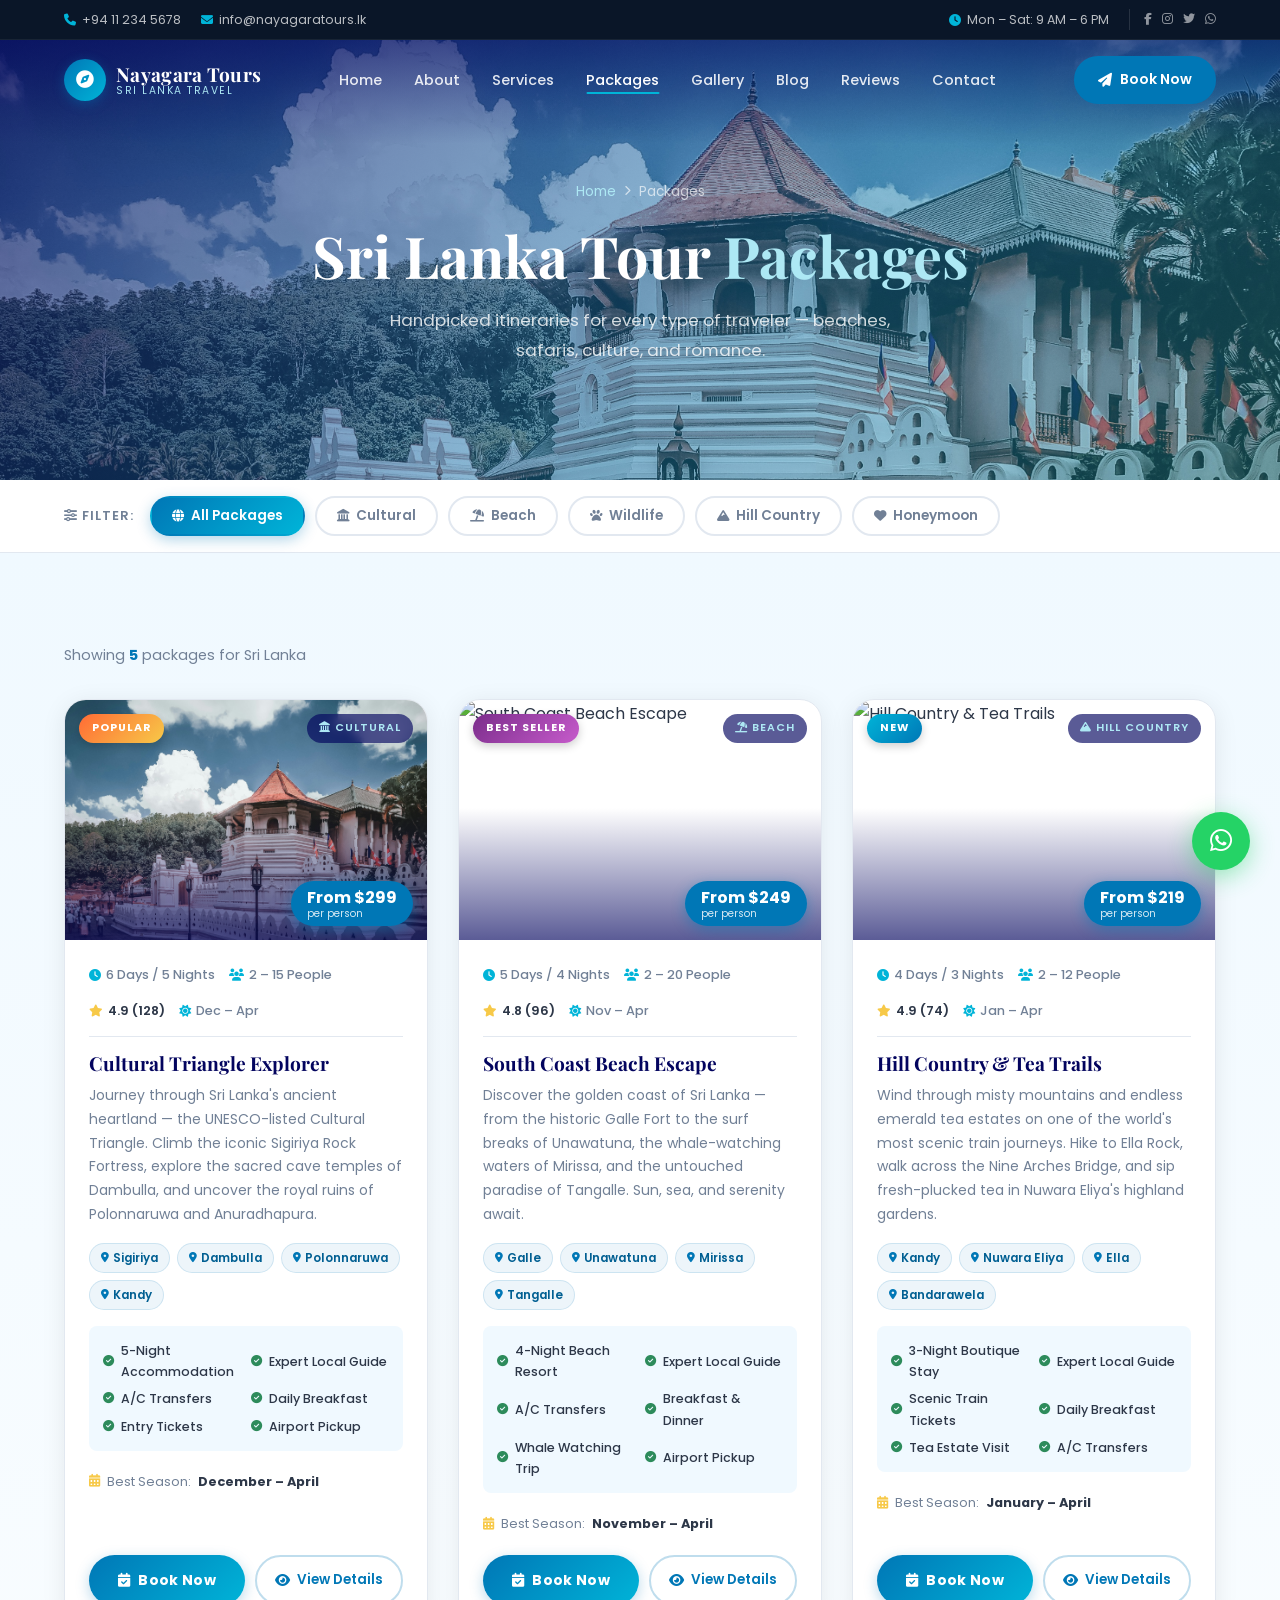
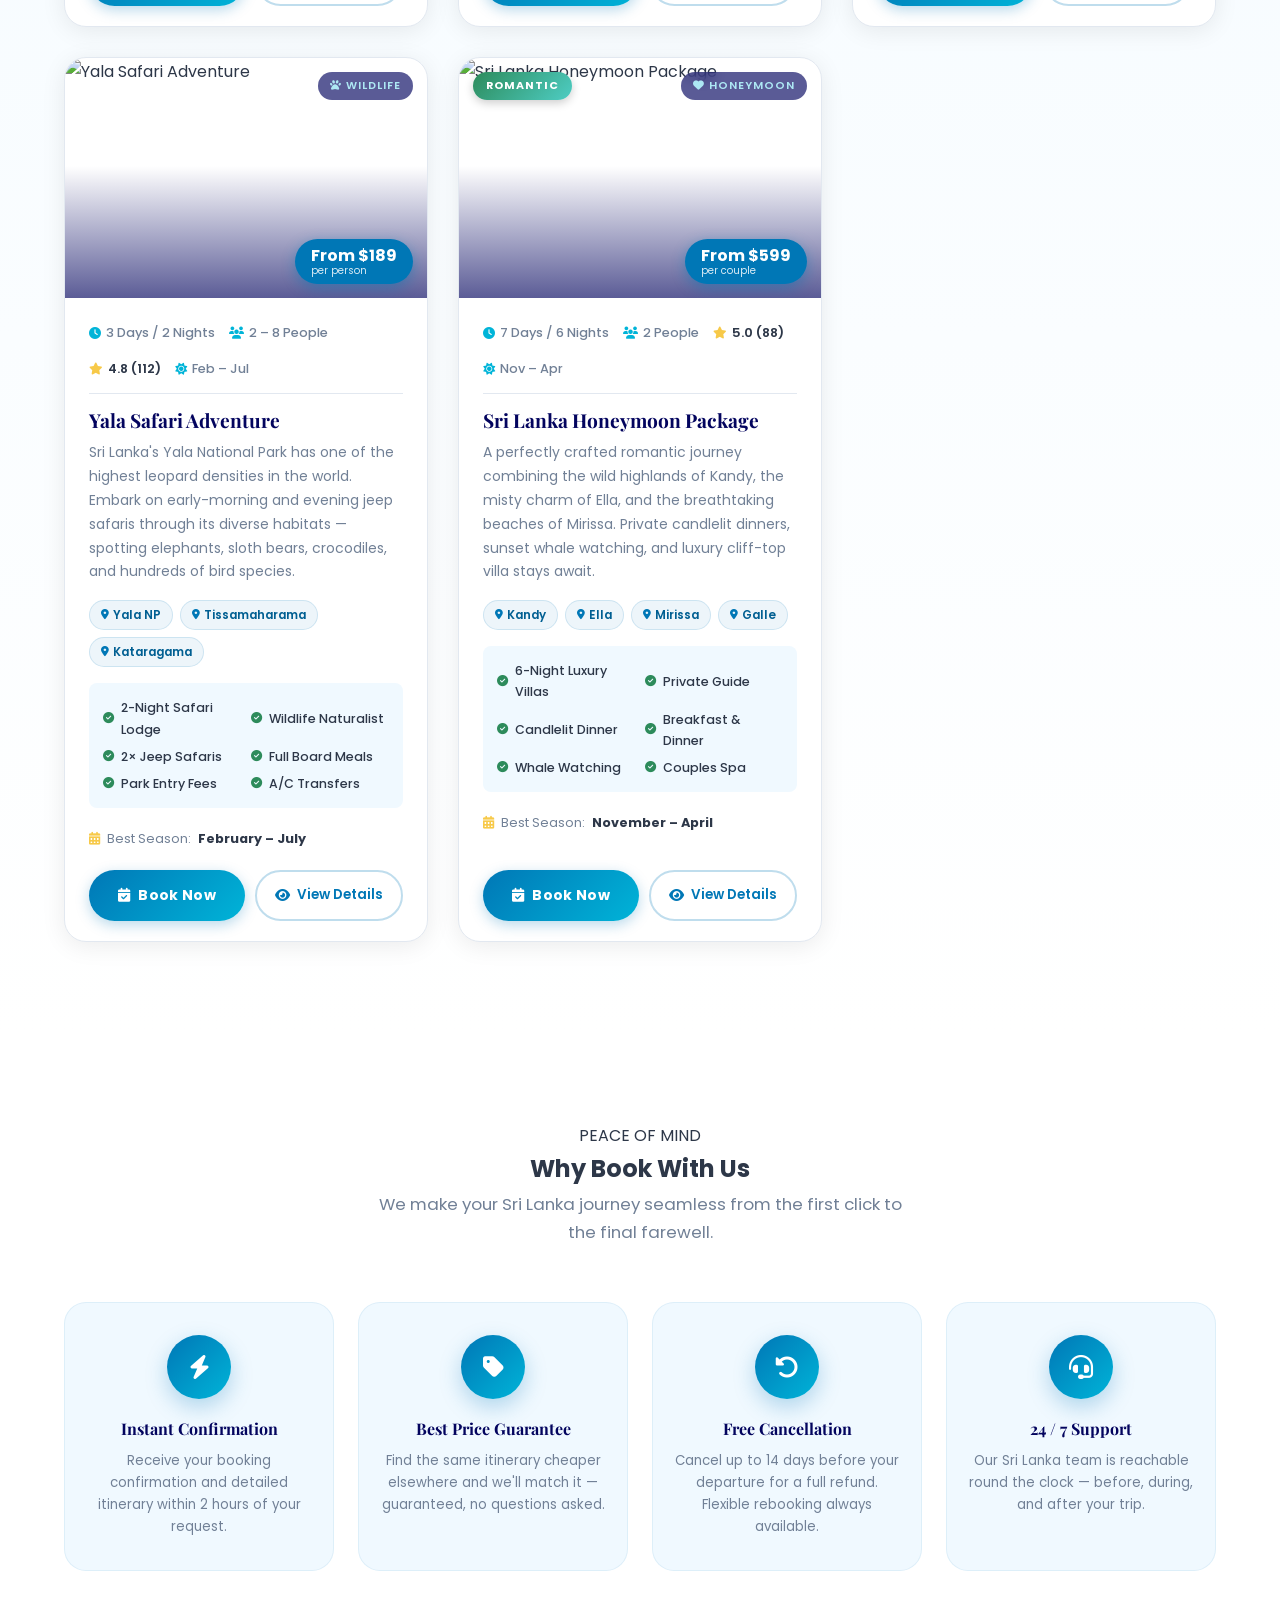
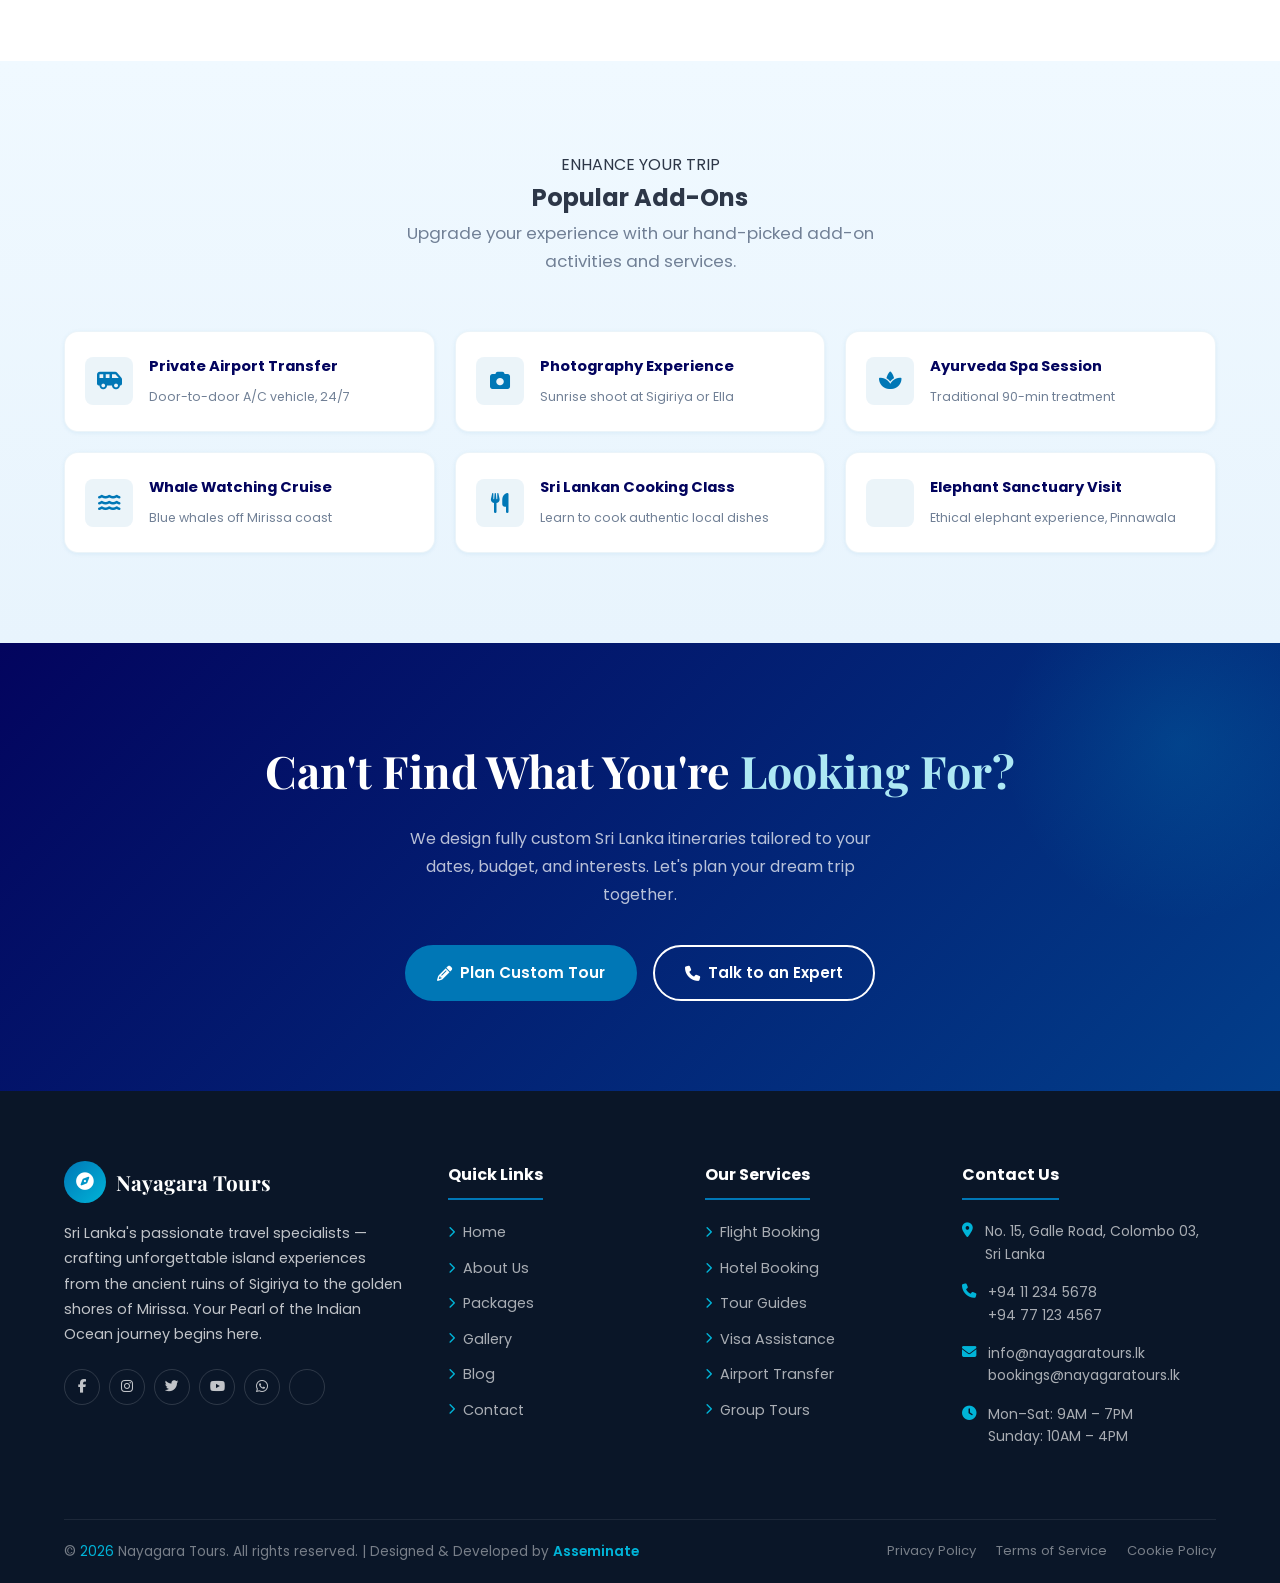
==== commit dcbd0d3b: "Nayagara Tours - Fron-end completed" ====
--- a/pages/packages.html
+++ b/pages/packages.html
@@ -128,8 +128,8 @@
                                 <button class="pkg-book-btn" onclick="openBookingModal('Cultural Triangle Explorer', '$299')">
                                     <i class="fa-solid fa-calendar-check"></i> Book Now
                                 </button>
-                                <a href="../index.html#contact" class="pkg-enquire-btn">
-                                    <i class="fa-solid fa-envelope"></i> Enquire
+                                <a href="pkg-cultural-triangle.html" class="pkg-enquire-btn">
+                                    <i class="fa-solid fa-eye"></i> View Details
                                 </a>
                             </div>
                         </div>
@@ -179,8 +179,8 @@
                                 <button class="pkg-book-btn" onclick="openBookingModal('South Coast Beach Escape', '$249')">
                                     <i class="fa-solid fa-calendar-check"></i> Book Now
                                 </button>
-                                <a href="../index.html#contact" class="pkg-enquire-btn">
-                                    <i class="fa-solid fa-envelope"></i> Enquire
+                                <a href="pkg-cultural-triangle.html" class="pkg-enquire-btn">
+                                    <i class="fa-solid fa-eye"></i> View Details
                                 </a>
                             </div>
                         </div>
@@ -230,8 +230,8 @@
                                 <button class="pkg-book-btn" onclick="openBookingModal('Hill Country &amp; Tea Trails', '$219')">
                                     <i class="fa-solid fa-calendar-check"></i> Book Now
                                 </button>
-                                <a href="../index.html#contact" class="pkg-enquire-btn">
-                                    <i class="fa-solid fa-envelope"></i> Enquire
+                                <a href="pkg-cultural-triangle.html" class="pkg-enquire-btn">
+                                    <i class="fa-solid fa-eye"></i> View Details
                                 </a>
                             </div>
                         </div>
@@ -279,8 +279,8 @@
                                 <button class="pkg-book-btn" onclick="openBookingModal('Yala Safari Adventure', '$189')">
                                     <i class="fa-solid fa-calendar-check"></i> Book Now
                                 </button>
-                                <a href="../index.html#contact" class="pkg-enquire-btn">
-                                    <i class="fa-solid fa-envelope"></i> Enquire
+                                <a href="pkg-cultural-triangle.html" class="pkg-enquire-btn">
+                                    <i class="fa-solid fa-eye"></i> View Details
                                 </a>
                             </div>
                         </div>
@@ -330,8 +330,8 @@
                                 <button class="pkg-book-btn" onclick="openBookingModal('Sri Lanka Honeymoon Package', '$599')">
                                     <i class="fa-solid fa-calendar-check"></i> Book Now
                                 </button>
-                                <a href="../index.html#contact" class="pkg-enquire-btn">
-                                    <i class="fa-solid fa-envelope"></i> Enquire
+                                <a href="pkg-cultural-triangle.html" class="pkg-enquire-btn">
+                                    <i class="fa-solid fa-eye"></i> View Details
                                 </a>
                             </div>
                         </div>
@@ -650,7 +650,7 @@
     <script src="../assets/js/main.js"></script>
 
     <script>
-    /* ── Filter Logic ── */
+    /* Filter Logic */
     function filterPackages(category) {
         const cards  = document.querySelectorAll('.pkg-card-wrap');
         const btns   = document.querySelectorAll('.filter-btn');
